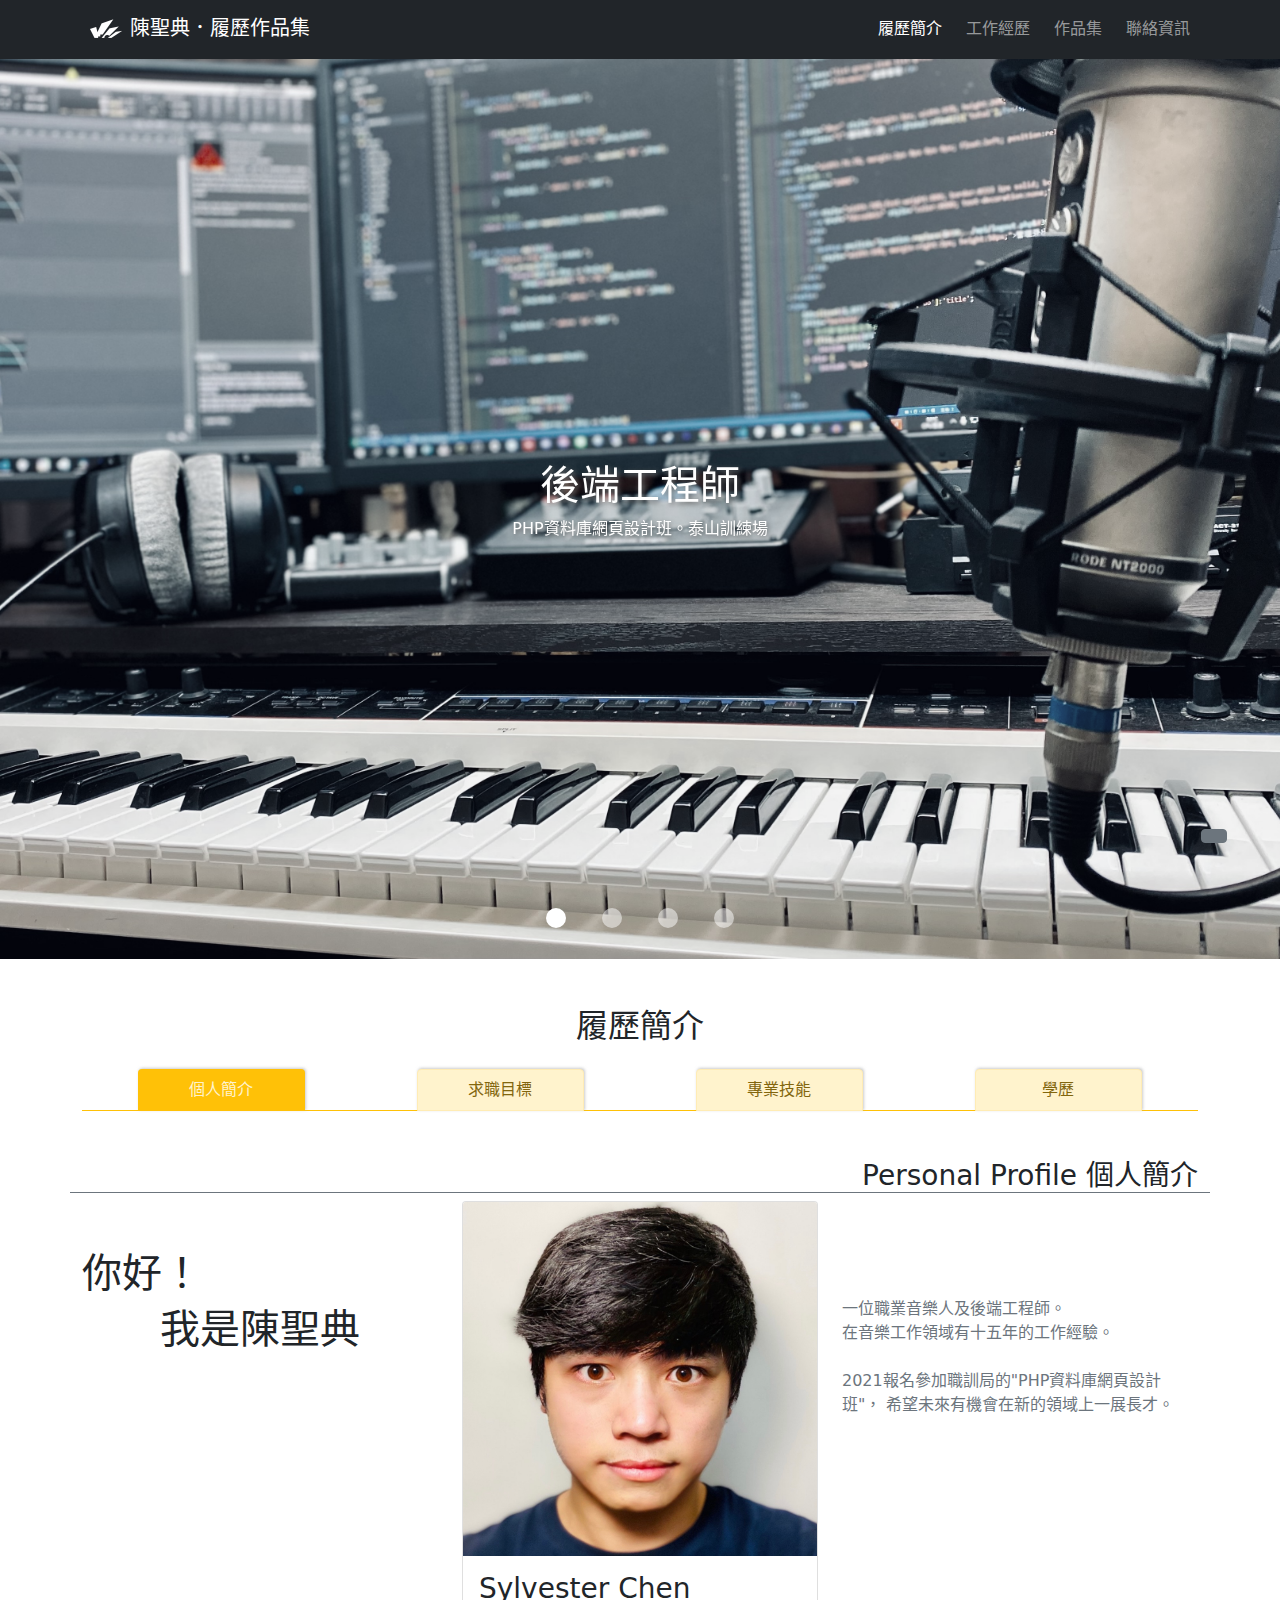
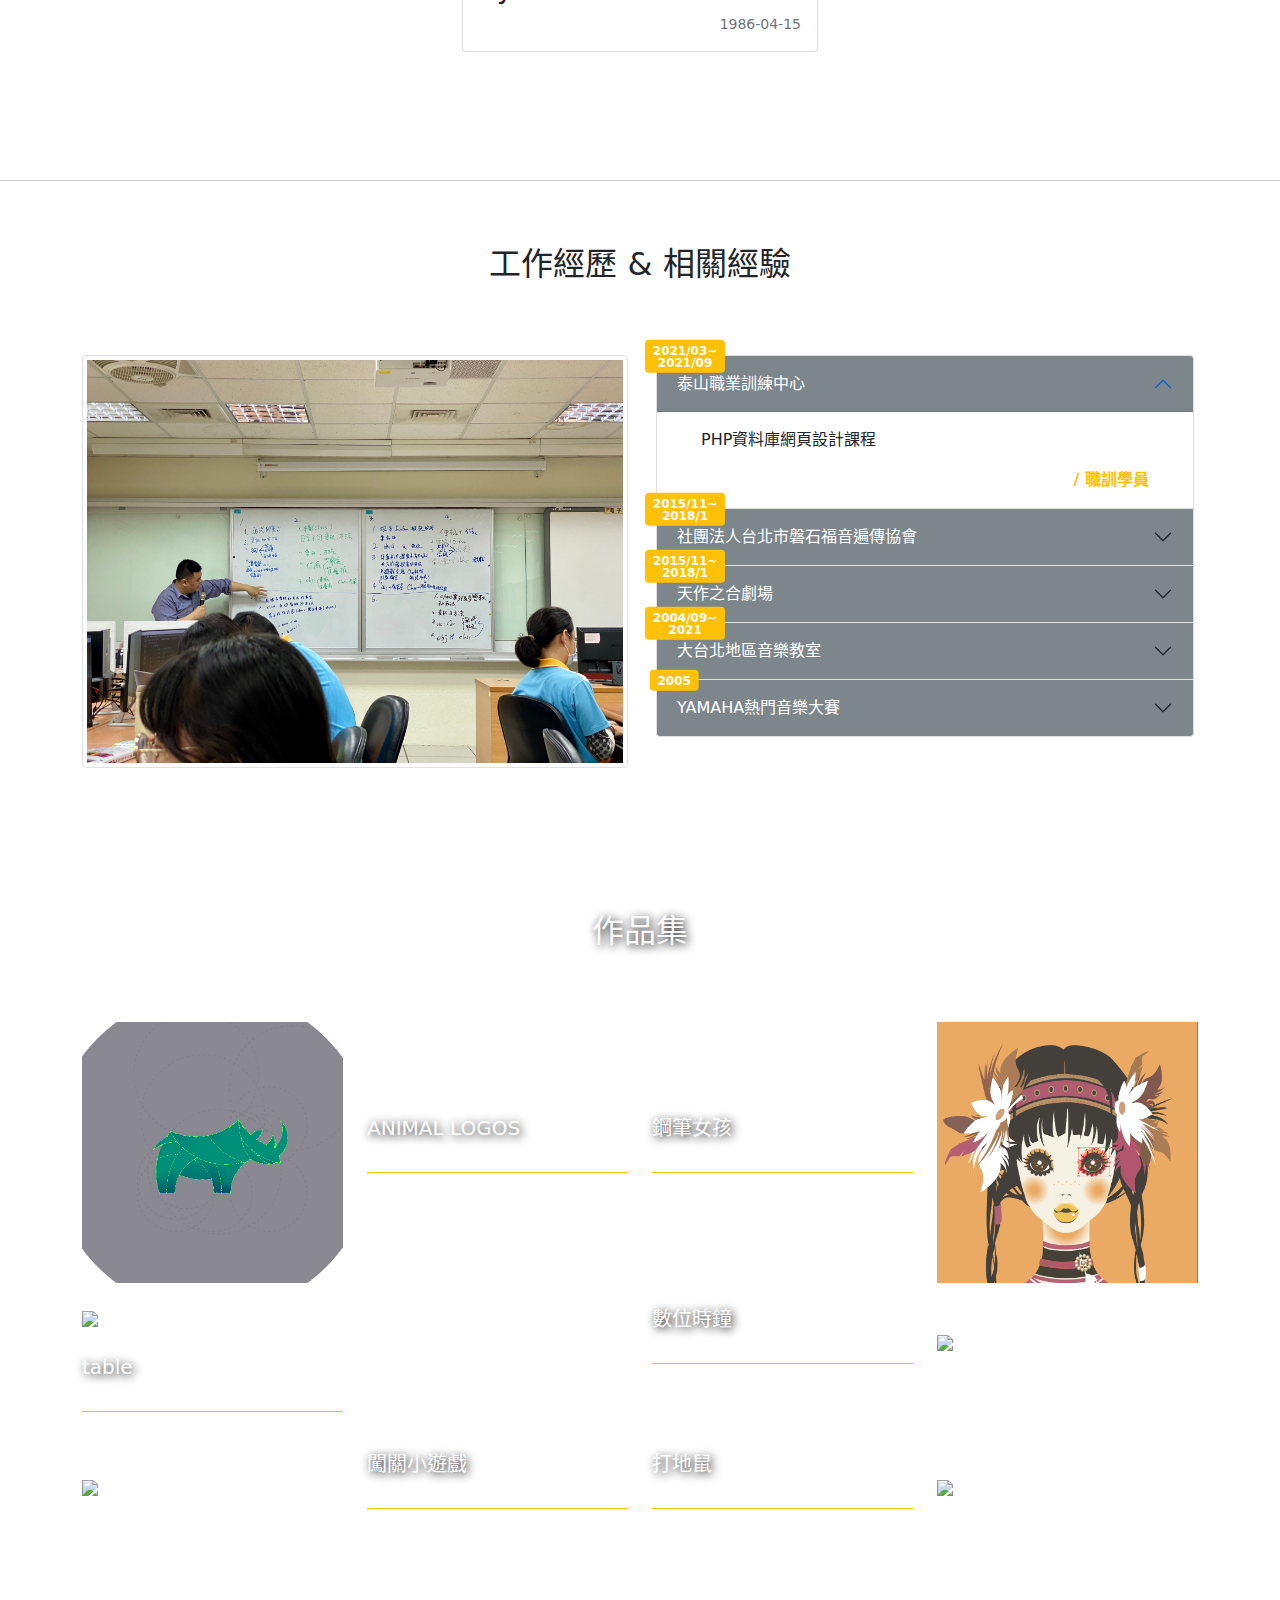
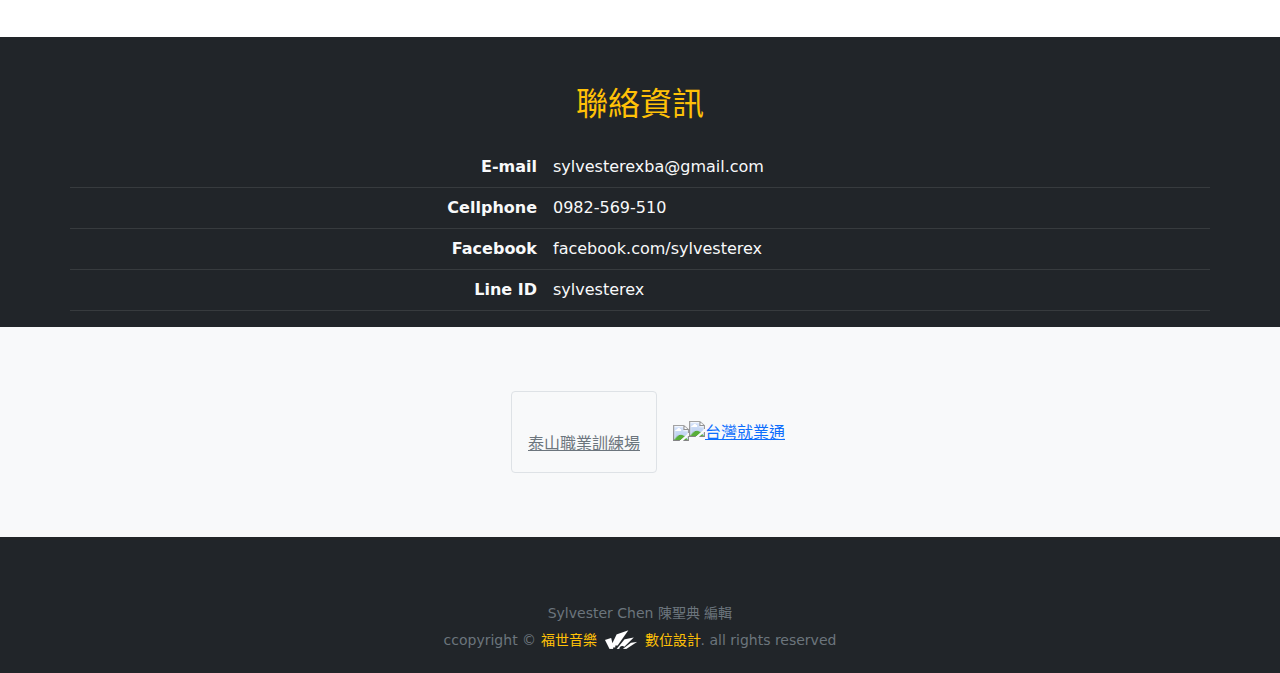
==== index.html @ 99ea1c90 "修改" ====
<!DOCTYPE html>
<html lang="zh-tw">

<head>
  <meta charset="UTF-8">
  <meta http-equiv="X-UA-Compatible" content="IE=edge">
  <meta name="viewport" content="width=device-width, initial-scale=1.0">
  <title>陳聖典。履歷作品集</title>
  <link rel="shortcut icon" href="media/verseLogo.ico" type="image/x-icon">
  <!-- google font -->
  <link rel="preconnect" href="https://fonts.gstatic.com">
  <link href="https://fonts.googleapis.com/css2?family=Noto+Sans+TC&family=Roboto&display=swap" rel="stylesheet">
  <!-- font icon -->
  <link href="https://fonts.googleapis.com/icon?family=Material+Icons" rel="stylesheet">
  <!-- fontawesome cdn -->
  <link rel="stylesheet" href="https://use.fontawesome.com/releases/v5.15.3/css/all.css"
    integrity="sha384-SZXxX4whJ79/gErwcOYf+zWLeJdY/qpuqC4cAa9rOGUstPomtqpuNWT9wdPEn2fk" crossorigin="anonymous">
  <!-- bootstrap + custom css -->
  <link rel="stylesheet" href="plugin/bootstrap.min.css">
  <link rel="stylesheet" href="plugin/custom.css">
  <script src="plugin/bootstrap.bundle.js"></script>
</head>

<body>
  <!-- 導覽列 -->
  <nav class="navbar navbar-expand-lg navbar-dark bg-dark">
    <div class="container">
      <a class="navbar-brand" href="#sylSlider"><img class="logo" src="media/white__verseMusicLogo_1.ico">陳聖典．履歷作品集</a>
      <button class="navbar-toggler" type="button" data-bs-toggle="collapse" data-bs-target="#sylNav">
        <span class="navbar-toggler-icon"></span>
      </button>
      <div class="collapse navbar-collapse" id="sylNav">
        <ul class="navbar-nav ms-auto mb-2 mb-lg-0">
          <li class="nav-item">
            <a class="nav-link active" href="#sylIntro"><i class="fas fa-address-card me-2"></i>履歷簡介</a>
          </li>
          <li class="nav-item">
            <a class="nav-link" href="#sylExp"><i class="fas fa-guitar me-2"></i>工作經歷</a>
          </li>
          <li class="nav-item">
            <a class="nav-link" href="#sylFacility"><i class="fas fa-gamepad me-2"></i>作品集</a>
          </li>
          <li class="nav-item">
            <a class="nav-link" href="#sylContact"><i class="fas fa-fw fa-envelope me-2"></i>聯絡資訊</a>
          </li>
        </ul>
      </div>
    </div>
  </nav>
  <!-- 廣告輪播 -->
  <section id="sylSlider" class="carousel slide carousel-fade" data-bs-ride="carousel">
    <!-- 指示器 -->
    <div class="carousel-indicators">
      <button type="button" data-bs-target="#sylSlider" data-bs-slide-to="0" class="active"></button>
      <button type="button" data-bs-target="#sylSlider" data-bs-slide-to="1"></button>
      <button type="button" data-bs-target="#sylSlider" data-bs-slide-to="2"></button>
      <button type="button" data-bs-target="#sylSlider" data-bs-slide-to="3"></button>
    </div>
    <!-- 輪播對象 -->
    <div class="carousel-inner">
      <div class="carousel-item vh-100 active">
        <img src="img/IMG_3681.jpg" class="d-block w-100 h-100">
        <div class="carousel-caption d-flex flex-column justify-content-center position-absolute top-0 bottom-0">
          <h1>後端工程師</h1>
          <p class="d-none d-md-block">PHP資料庫網頁設計班。泰山訓練場</p>
        </div>
      </div>
      <div class="carousel-item vh-100">
        <img src="img/IMG_3684.jpg" class="d-block w-100 h-100">
        <div class="carousel-caption d-flex flex-column justify-content-center position-absolute top-0 bottom-0">
          <h1>職業樂手</h1>
          <p class="d-none d-md-block">2021跨年晚會。花蓮縣玉里鎮</p>
        </div>
      </div>
      <div class="carousel-item vh-100">
        <img src="img/IMG_3683.jpg" class="d-block w-100 h-100">
        <div class="carousel-caption d-flex flex-column justify-content-center position-absolute top-0 bottom-0">
          <h1>樂器講師</h1>
          <p class="d-none d-md-block">學生成發。影像視覺</p>
        </div>
      </div>
      <div class="carousel-item vh-100">
        <img src="img/IMG_3685.jpg" class="d-block w-100 h-100">
        <div class="carousel-caption d-flex flex-column justify-content-center position-absolute top-0 bottom-0">
          <h1>街頭表演</h1>
          <p class="d-none d-md-block">活動策畫。音響工程</p>
        </div>
      </div>
    </div>
    <!-- 控制鍵 -->
    <button class="carousel-control-prev" type="button" data-bs-target="#sylSlider" data-bs-slide="prev">
      <span class="material-icons-outlined"><i class="fas fa-angle-double-left fa-3x"></i></span>
      <span class="visually-hidden">Previous</span>
    </button>
    <button class="carousel-control-next" type="button" data-bs-target="#sylSlider" data-bs-slide="next">
      <span class="material-icons-outlined"><i class="fas fa-angle-double-right fa-3x"></i></span>
      <span class="visually-hidden">Next</span>
    </button>
  </section>
  <!-- 個人簡介 -->
  <section id="sylIntro" class="container py-5">
    <header class="text-center">
      <h2 class="pb-3">履歷簡介</h2>
      <nav class="nav nav-tabs justify-content-around flex-nowrap">
        <button class="nav-link active" data-bs-toggle="tab" data-bs-target="#profile">個人簡介</button>
        <button class="nav-link" data-bs-toggle="tab" data-bs-target="#goals">求職目標</button>
        <button class="nav-link" data-bs-toggle="tab" data-bs-target="#skill">專業技能</button>
        <button class="nav-link" data-bs-toggle="tab" data-bs-target="#education">學歷</button>
      </nav>
    </header>
    <article class="tab-content py-5">
      <!-- profile 簡介 -->
      <div class="row tab-pane fade show active" id="profile">
        <!-- tab-pane fade 淡出 -->
        <h3 class="text-end border-bottom border-secondary">Personal Profile 個人簡介</h3>
        <div class="col-md-6 col-lg-4 mb-3 py-5">
          <h1 class="col">你好！</h1>
          <h1 class="col text-center">我是陳聖典</h1>
        </div>
        <div class="col-md-6 col-lg-4 mb-3">
          <div class="card">
            <img src="img/IMG_7984.jpg" class="card-img-top">
            <div class="card-body">
              <h3>Sylvester Chen</h3>
              <p class="card-text"><small class="text-muted float-end">1986-04-15</small>
              </p>
            </div>
          </div>
        </div>
        <div class="col-md-6 col-lg-4 mb-3 py-5">
          <p class="text-muted mt-5">
            一位職業音樂人及後端工程師。<br>
            在音樂工作領域有十五年的工作經驗。<br>
            <br>
            2021報名參加職訓局的"PHP資料庫網頁設計班"，
            希望未來有機會在新的領域上一展長才。
          </p>
        </div>
      </div>
      <!-- goals 求職目標-->
      <div class="row tab-pane fade" id="goals">
        <h3 class="text-end border-bottom border-secondary">Job Search Goals 求職目標</h3>
        <div>
          <table class="table table-hover">

            <tr class="row">
              <th class="col-4 text-end">期望職務</th>
              <td class="col">全端/前端/後端網頁設計人員</td>
            </tr>
            <tr class="row">
              <th class="col-4 text-end">工作描述</th>
              <td class="col">依照電腦輸入與輸出之多媒體功能，進行綜合設計，並用電腦網頁設計語言撰寫程式。</td>
            </tr>
            <tr class="row">
              <th class="col-4 text-end">可上班時間</th>
              <td class="col">隨時</td>
            </tr>
            <tr class="row">
              <th class="col-4 text-end">期望工作地點</th>
              <td class="col">雙北地區、遠端</td>
            </tr>
            <tr class="row">
              <th class="col-4 text-end">期望工作性質</th>
              <td class="col">全職</td>
            </tr>
            <tr class="row">
              <th class="col-4 text-end">期望薪資</th>
              <td class="col">面議</td>
            </tr>
          </table>
        </div>
      </div>
      <!-- skill 專業技能-->
      <div class="row tab-pane fade" id="skill">
        <h3 class="text-end border-bottom border-secondary">Professional Skill 專業技能</h3>
        <div>
          <table class="table table-hover">
            <thead>
              <tr class="row">
                <th class="col-4">視覺美工設計</th>
                <th class="col">程度</th>
              </tr>
            </thead>
            <tbody>
              <tr class="row">
                <td class="col-4 text-end">Photoshop</td>
                <td class="col">
                  <div class="progress">
                    <div class="progress-bar" role="progressbar" style="width: 70%;" aria-valuenow="25"
                      aria-valuemin="0" aria-valuemax="100">70%</div>
                  </div>
                </td>
              </tr>
              <tr class="row">
                <td class="col-4 text-end">illustraor</td>
                <td class="col">
                  <div class="progress">
                    <div class="progress-bar" role="progressbar" style="width: 60%;" aria-valuenow="25"
                      aria-valuemin="0" aria-valuemax="100">60%</div>
                  </div>
                </td>
              </tr>
            </tbody>
          </table>
          <hr>
          <table class="table table-hover">
            <thead>
              <tr class="row">
                <th class="col-4">前端網頁設計</th>
                <th class="col">程度</th>
              </tr>
            </thead>
            <tbody>
              <tr class="row">
                <td class="col-4 text-end">HTML</td>
                <td class="col">
                  <div class="progress">
                    <div class="progress-bar" role="progressbar" style="width: 80%;" aria-valuenow="25"
                      aria-valuemin="0" aria-valuemax="100">80%</div>
                  </div>
                </td>
              </tr>
              <tr class="row">
                <td class="col-4 text-end">CSS</td>
                <td class="col">
                  <div class="progress">
                    <div class="progress-bar" role="progressbar" style="width: 70%;" aria-valuenow="25"
                      aria-valuemin="0" aria-valuemax="100">70%</div>
                  </div>
                </td>
              </tr>
              <tr class="row">
                <td class="col-4 text-end">JavaScript</td>
                <td class="col">
                  <div class="progress">
                    <div class="progress-bar" role="progressbar" style="width: 60%;" aria-valuenow="25"
                      aria-valuemin="0" aria-valuemax="100">60%</div>
                  </div>
                </td>
              </tr>
            </tbody>
          </table>
          <hr>
          <table class="table table-hover">
            <thead>
              <tr class="row">
                <th class="col-4">後端程式設計</th>
                <th class="col">程度</th>
              </tr>
            </thead>
            <tbody>
              <tr class="row">
                <td class="col-4 text-end">PHP</td>
                <td class="col">
                  <div class="progress">
                    <div class="progress-bar" role="progressbar" style="width: 80%;" aria-valuenow="25"
                      aria-valuemin="0" aria-valuemax="100">80%</div>
                  </div>
                </td>
              </tr>
              <tr class="row">
                <td class="col-4 text-end">MySQL</td>
                <td class="col">
                  <div class="progress">
                    <div class="progress-bar" role="progressbar" style="width: 60%;" aria-valuenow="25"
                      aria-valuemin="0" aria-valuemax="100">60%</div>
                  </div>
                </td>
              </tr>
            </tbody>
          </table>
        </div>
      </div>
      <!-- education 學歷 -->
      <div class="tab-pane fade" id="education">
        <!--col content E-->
        <h3 class="text-end border-bottom border-secondary">Education 學歷</h3>
        <table class="table table-hover">
          <tr class="row">
            <th class="col-5 text-warning text-end">[ 聖約翰科技大學 ]</th>
            <td class="col">機械與電腦輔助工程系</td>
          </tr>
          <tr class="row">
            <td class="col-5"></td>
            <td class="col">2004-2010</td>
          </tr>
        </table>
        <h3 class="text-end border-bottom border-secondary">Societies 社團</h3>
        <table class="table table-hover">
          <tr class="row">
            <th class="col-5 text-warning text-end">[ 音樂創作研究社 ]</th>
            <td class="col">創辦人</td>
          </tr>
          <tr class="row">
            <th class="col-5 text-warning text-end">[ 合唱團 ]</th>
            <td class="col">副社長</td>
          </tr>
          <tr class="row">
            <th class="col-5 text-warning text-end">[ 管樂社 ]</th>
            <td class="col">顧問</td>
          </tr>
        </table>
        <h3 class="text-end border-bottom border-secondary">Activity 活動</h3>
        <table class="table table-hover">
          <tr class="row">
            <th class="col-5 text-warning text-end">[ 輕音樂季 ]</th>
            <td class="col">主辦人</td>
          </tr>
          <tr class="row">
            <td class="col-5"></td>
            <td class="col">每學期舉辦一次為期五天的午後音樂演出活動</td>
          </tr>
          <tr class="row">
            <th class="col-5 text-warning text-end">[ 輕鬆出輯 ]</th>
            <td class="col">主辦人</td>
          </tr>
          <tr class="row">
            <td class="col-5"></td>
            <td class="col">每學年收錄社員音樂作品的發表活動</td>
          </tr>
          <tr class="row">
            <th class="col-5 text-warning text-end">[ 滿月之時 ]</th>
            <td class="col">主辦人</td>
          </tr>
          <tr class="row">
            <td class="col-5"></td>
            <td class="col">每學期舉辦一次的大型音樂演出晚會</td>
          </tr>
        </table>
      </div>
    </article>
  </section>
  <hr>
  <!-- 工作經歷 -->
  <section id="sylExp" class="container py-5">
    <header class="text-center">
      <h2 class="pb-3">工作經歷 & 相關經驗</h2>
    </header>
    <article class="row py-5 gy-4 row-cols-lg-2">
      <div class="tab-content">
        <img id="expImg1" class="w-100 img-fluid img-thumbnail tab-pane fade show active" src="img/IMG_3023.jpg">
        <img id="expImg2" class="w-100 img-fluid img-thumbnail tab-pane fade" src="img/IMG_7083.jpg">
        <img id="expImg3" class="w-100 img-fluid img-thumbnail tab-pane fade" src="img/20171124.jpg">
        <img id="expImg4" class="w-100 img-fluid img-thumbnail tab-pane fade" src="img/IMG_36856.jpg">
        <img id="expImg5" class="w-100 img-fluid img-thumbnail tab-pane fade" src="img/MileStone22.jpg">
      </div>
      <!-- 手風琴 -->
      <div class="list-group accordion px-3" id="expMenu">
        <div class="accordion-item" data-bs-toggle="list" data-bs-target="#expImg1">
          <a class="text-decoration-none accordion-header accordion-button" data-bs-toggle="collapse" href="#expText1">
            泰山職業訓練中心
            <small class="position-absolute start-0 top-0 badge bg-warning">2021/03~<br>2021/09</small>
          </a>
          <div id="expText1" class="accordion-collapse collapse show" data-bs-parent="#expMenu">
            <!-- 內文 -->
            <div class="accordion-body mx-4">
              <p>
                PHP資料庫網頁設計課程
              </p>
              <p class="float-end text-warning">
                <b>/ 職訓學員</b>
              </p>
            </div>
          </div>
        </div>
        <div class="accordion-item" data-bs-toggle="list" data-bs-target="#expImg2">
          <a class="text-decoration-none accordion-header accordion-button collapsed" data-bs-toggle="collapse"
            href="#expText2">
            社團法人台北市磐石福音遍傳協會
            <small class="position-absolute start-0 top-0 badge bg-warning">2015/11~<br>2018/1</small>
          </a>
          <div id="expText2" class="accordion-collapse collapse" data-bs-parent="#expMenu">
            <div class="accordion-body mx-4">
              <p>
                業務聯絡全台九百多間教會<br>
                策畫執行全台兩百場以上戶外活動<br>
                網路宣傳。文案撰寫<br>
                影片拍攝。影片剪輯<br>
                樂團演出。燈光音響
              </p>
              <p class="float-end text-warning">
                <b>/ 執行業務</b>
              </p>
            </div>
          </div>
        </div>
        <div class="accordion-item" data-bs-toggle="list" data-bs-target="#expImg3">
          <a class="text-decoration-none accordion-header accordion-button collapsed" data-bs-toggle="collapse"
            href="#expText3">
            天作之合劇場
            <small class="position-absolute start-0 top-0 badge bg-warning">2015/11~<br>2018/1</small>
          </a>
          <div id="expText3" class="accordion-collapse collapse" data-bs-parent="#expMenu">
            <div class="accordion-body mx-4">
              <p>
                音樂劇《寂寞瑪奇朵》巡迴五十場 - 現場演出樂手
              </p>
              <p class="float-end text-warning">
                <b>/ 貝斯手</b>
              </p>
            </div>
          </div>
        </div>
        <div class="accordion-item" data-bs-toggle="list" data-bs-target="#expImg4">
          <a class="text-decoration-none accordion-header accordion-button collapsed" data-bs-toggle="collapse"
            href="#expText4">
            大台北地區音樂教室
            <small class="position-absolute start-0 top-0 badge bg-warning">2004/09~<br>2021</small>
          </a>
          <div id="expText4" class="accordion-collapse collapse" data-bs-parent="#expMenu">
            <div class="accordion-body mx-4">
              <p>
                吉他、貝斯、爵士鼓<br>
                烏克麗麗、木箱鼓
              </p>
              <p class="float-end text-warning">
                <b>/ 樂器講師</b>
              </p>
            </div>
          </div>
        </div>
        <div class="accordion-item" data-bs-toggle="list" data-bs-target="#expImg5">
          <a class="text-decoration-none accordion-header accordion-button collapsed" data-bs-toggle="collapse"
            href="#expText5">
            YAMAHA熱門音樂大賽
            <small class="position-absolute start-0 top-0 badge bg-warning">2005</small>
          </a>
          <div id="expText5" class="accordion-collapse collapse" data-bs-parent="#expMenu">
            <div class="accordion-body mx-4">
              <p>
                北區冠軍。未來之星
              </p>
              <p class="float-end text-warning">
                <b>/ 貝斯手</b>
              </p>
            </div>
          </div>
        </div>
      </div>
    </article>
  </section>
  <!-- 作品集 -->
  <section id="sylFacility" class="py-5">
    <header class="container text-center">
      <h2 class="pb-3 text-light">作品集</h2>
    </header>
    <!-- 設計內容 -->
    <article class="container py-5 text-white">
      <ul class="row gy-4 list-unstyled">
        <li class="col-12 col-lg-6">
          <div class="row gy-4 align-items-center ">
            <img class="col-sm-6" src="img/homeworkAi01.png">
            <div class="col-sm-6">
              <h5>ANIMAL LOGOS</h5>
              <p class="border-bottom border-warning pb-4"></p>
            </div>
          </div>
        </li>
        <li class="col-12 col-lg-6">
          <div class="row gy-4 align-items-center">
            <img class="col-sm-6" src="img/grilAi03.png">
            <div class="col-sm-6">
              <h5>鋼筆女孩</h5>
              <p class="border-bottom border-warning pb-4"></p>
            </div>
          </div>
        </li>
        <li class="col-12 col-lg-6">
          <div class="row gy-4 align-items-center">
            <a href="animationWord.html" target="_blank">
              <img class="col-sm-6" src="https://fakeimg.pl/400x400/">
            </a>
            <div class="col-sm-6">
              <h5>table</h5>
              <p class="border-bottom border-warning pb-4"></p>
            </div>
          </div>
        </li>
        <li class="col-12 col-lg-6">
          <div class="row gy-4 align-items-center">
            <img class="col-sm-6" src="https://fakeimg.pl/400x400/">
            <div class="col-sm-6">
              <h5>數位時鐘</h5>
              <p class="border-bottom border-warning pb-4"></p>
            </div>
          </div>
        </li>
        <li class="col-12 col-lg-6">
          <div class="row gy-4 align-items-center">
            <img class="col-sm-6" src="https://fakeimg.pl/400x400/">
            <div class="col-sm-6">
              <h5>闖關小遊戲</h5>
              <p class="border-bottom border-warning pb-4"></p>
            </div>
          </div>
        </li>
        <li class="col-12 col-lg-6">
          <div class="row gy-4 align-items-center">
            <img class="col-sm-6" src="https://fakeimg.pl/400x400/">
            <div class="col-sm-6">
              <h5>打地鼠</h5>
              <p class="border-bottom border-warning pb-4"></p>
            </div>
          </div>
        </li>
      </ul>
    </article>
  </section>

  <!-- 聯絡資訊 -->
  <section id="sylContact" class="py-5 bg-dark">
    <div class="container">
      <header class="h2 text-center text-warning mb-4">聯絡資訊</header>
      <div>
        <table class="table table-dark table-hover text-light">
          <tr class="row">
            <th class="col-5 text-end">E-mail</th>
            <td class="col">sylvesterexba@gmail.com</td>
          </tr>
          <tr class="row">
            <th class="col-5 text-end">Cellphone</th>
            <td class="col">0982-569-510</td>
          </tr>
          <tr class="row">
            <th class="col-5 text-end">Facebook</th>
            <td class="col">facebook.com/sylvesterex</td>
          </tr>
          <tr class="row">
            <th class="col-5 text-end">Line ID</th>
            <td class="col">sylvesterex</td>
          </tr>
        </table>
      </div>

    </div>
    <article class="container-fluid bg-light py-5 text-center">
      <div class="d-flex justify-content-center align-items-center flex-wrap">
        <!-- AdsX3 -->
        <a href="https://www.facebook.com/tsvts/" target="_blank" class="link-secondary m-3 p-3 border rounded">
          <i class="fab fa-facebook-square fa-3x"></i><br>
          泰山職業訓練場
        </a>
        <a href="https://tkyhkm.wda.gov.tw/Default.aspx" target="_blank">
          <img src="https://ws.wda.gov.tw/001/Upload/308/sites/pagebackimage/366d4144-bdac-4a20-a1f2-b0846004efc0.png">
        </a>
        <a href="https://www.taiwanjobs.gov.tw/home109/index.aspx" target="_blank">
          <img
            src="https://icmp-ws.chiayi.gov.tw/001/Upload/408/relpic/9352/408618/8e7e31cb-201c-4b6f-802f-920fb8f06e28@710x470.png"
            alt="台灣就業通">
        </a>
      </div>
    </article>
  </section>


  <!-- 頁尾區 -->
  <footer class="bg-dark text-muted text-center py-3">
    <small>
      Sylvester Chen 陳聖典 編輯<br>
      ccopyright &copy; <span class="text-warning">福世音樂<img class="logo"
          src="media/white__verseMusicLogo_1.ico">數位設計</span>. all rights reserved
    </small>
    <!-- 跳躍箭頭 -->
    <div id="sylArrow" class="position-fixed text-white rounded-circle p-2 border-0">
      <a href="#" class="btn btn-secondary">
        <i class="fas fa-chevron-up"></i>
      </a>
    </div>
  </footer>

</body>

</html>
---- plugin/custom.css ----
boby {
  font-family: 'Roboto', 'Noto Sans TC', arial, sans-serif;
  background: #eee;
}

.material-icons {
  font-family: 'material Icons';
  font-weight: normal;
  font-style: normal;
  font-size: 2.5rem;
  /*Preferred icon size */
  display: inline-block;
  line-height: 1;
  text-transform: none;
  letter-spacing: normal;
  word-wrap: normal;
  white-space: nowrap;
  /* support for all webkit browsers. */
  -webkit-font-smoothing: antialiased;
  /* support for Safart and Chrome */
  text-rendering: optimizeLegibility;
  /* support for Firefox. */
  -moz-osx-font-smoothing: grayscale;
}

/******************** sylSlider ********************/

#sylSlider img {
  object-fit: cover;
  filter: grayscale(50%);
}

#sylSlider .carousel-caption {
  text-shadow: 0.1rem 0.1rem 0.3rem #666;
}

#sylSlider .carousel-indicators>button {
  width: 20px;
  height: 20px;
  border-radius: 50%;
  border: 15px solid transparent;
}

/******************** sylFooter ********************/

#sylArrow {
  right: 5vh;
  bottom: 5vh;
  z-index: 999;
}

#sylArrow i {
  width: 2rem;
  font-size: 2rem;
  vertical-align: -25%;
}

#sylArrow a {
  animation: sylJump 2s infinite ease;
}

@keyframes sylJump {
  0%, 20%, 53%, 80%, 100% {
    animation-timing-function: cubic-bezier(0.215, 0.61, 0.355, 1);
    transform: translate(0, 0);
  }
  40%, 43% {
    animation-timing-function: cubic-bezier(0.755, 0.05, 0.855, 0.06);
    transform: translate(0, -30px);
  }
  70% {
    animation-timing-function: cubic-bezier(0.755, 0.05, 0.855, 0.06);
    transform: translate(0, -15px);
  }
  90% {
    transform: translate(0, -4px);
  }
}

/******************** sylIntro ********************/

#sylIntro nav>.nav-link {
  flex: 0 1 15%;
  background-color: #fff3cd;
  border-color: #ffecb5;
  color: #82660d;
  box-shadow: 1px -1px 3px 0px #b0b0b0a8;
}

#sylIntro .nav-link.active {
  background-color: #ffc107;
  color: #fff3cd;
  border: 0;
}

#sylIntro .nav-tabs, #sylIntro .nav-link {
  border-bottom: 1px solid #ffc107;
}

#sylIntro .tab-content>.row.active {
  display: flex;
}

/******************** sylFacility ********************/
@media (min-width:992px) {
  #sylFacility li:nth-of-type(even) img {
    order: 1;
  }
}

#sylFacility {
  background: 
  radial-gradient(circle, transparent 40%, #ccc 75%),
  linear-gradient(to right, #999, #333 ),
  url("../img/sylvesterChen.jpg");

  background-blend-mode: multiply, screen;

  background-size: cover;
  background-position: center;
  background-attachment: fixed;

  text-shadow: 2px 2px 10px black;
}

/******************** sylExp ********************/
#sylExp .accordion-button:not(.collapse) {
  background: #7d868a;
  color: white !important;
}

#sylExp small {
  transform: rotate(0deg) translate(-15%, -50%);
  z-index: 999;
}

/* sylTrans */
#sylTrans iframe {
  filter: grayscale(70%) brightness(50%); 
}

.logo{
  width: 2rem;
  margin: 0 0.5rem;
}
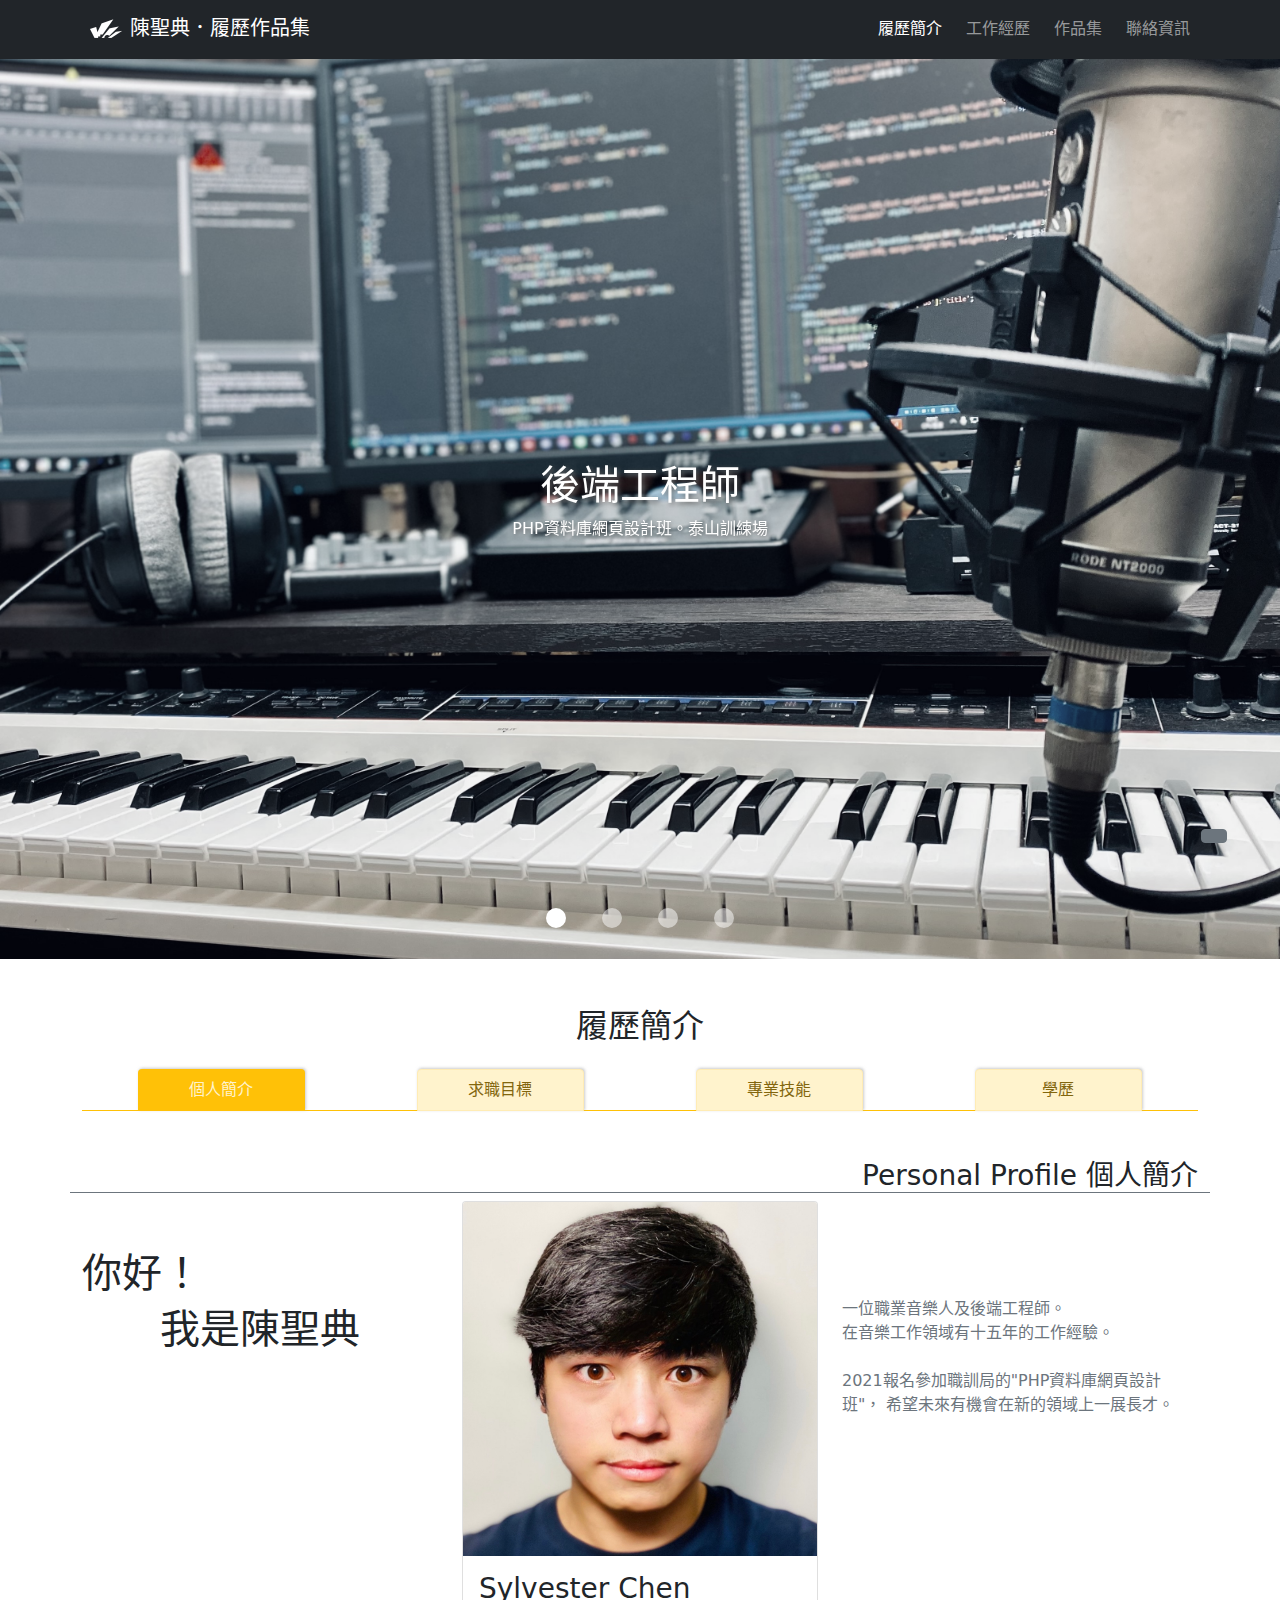
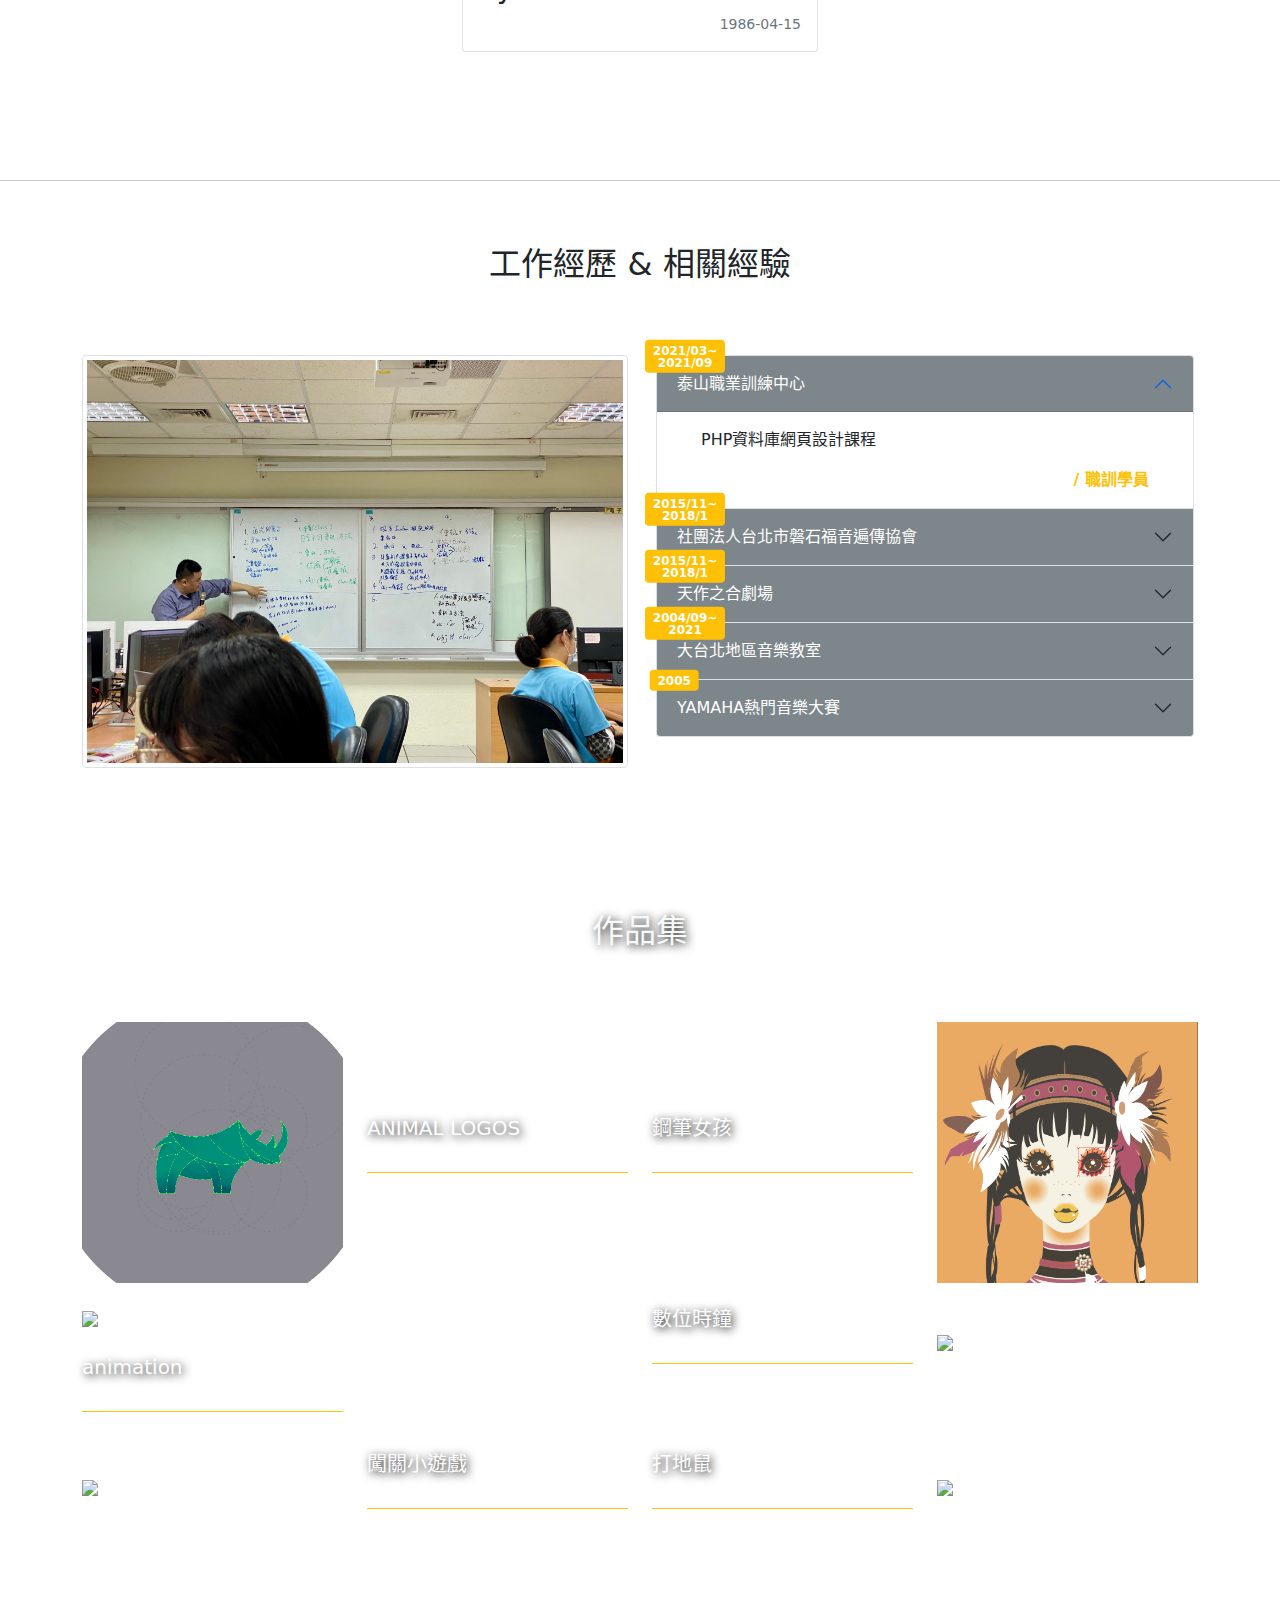
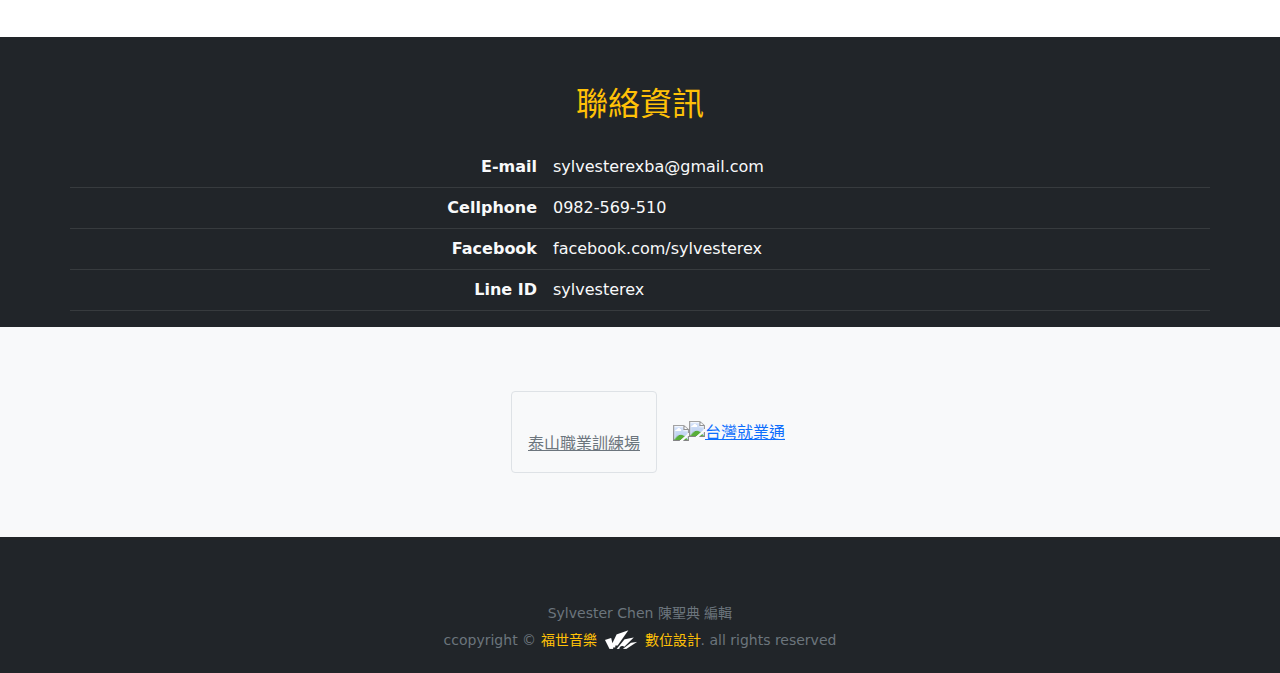
==== commit b6479dc8: "animation" ====
--- a/index.html
+++ b/index.html
@@ -471,7 +471,7 @@
               <img class="col-sm-6" src="https://fakeimg.pl/400x400/">
             </a>
             <div class="col-sm-6">
-              <h5>table</h5>
+              <h5>animation</h5>
               <p class="border-bottom border-warning pb-4"></p>
             </div>
           </div>
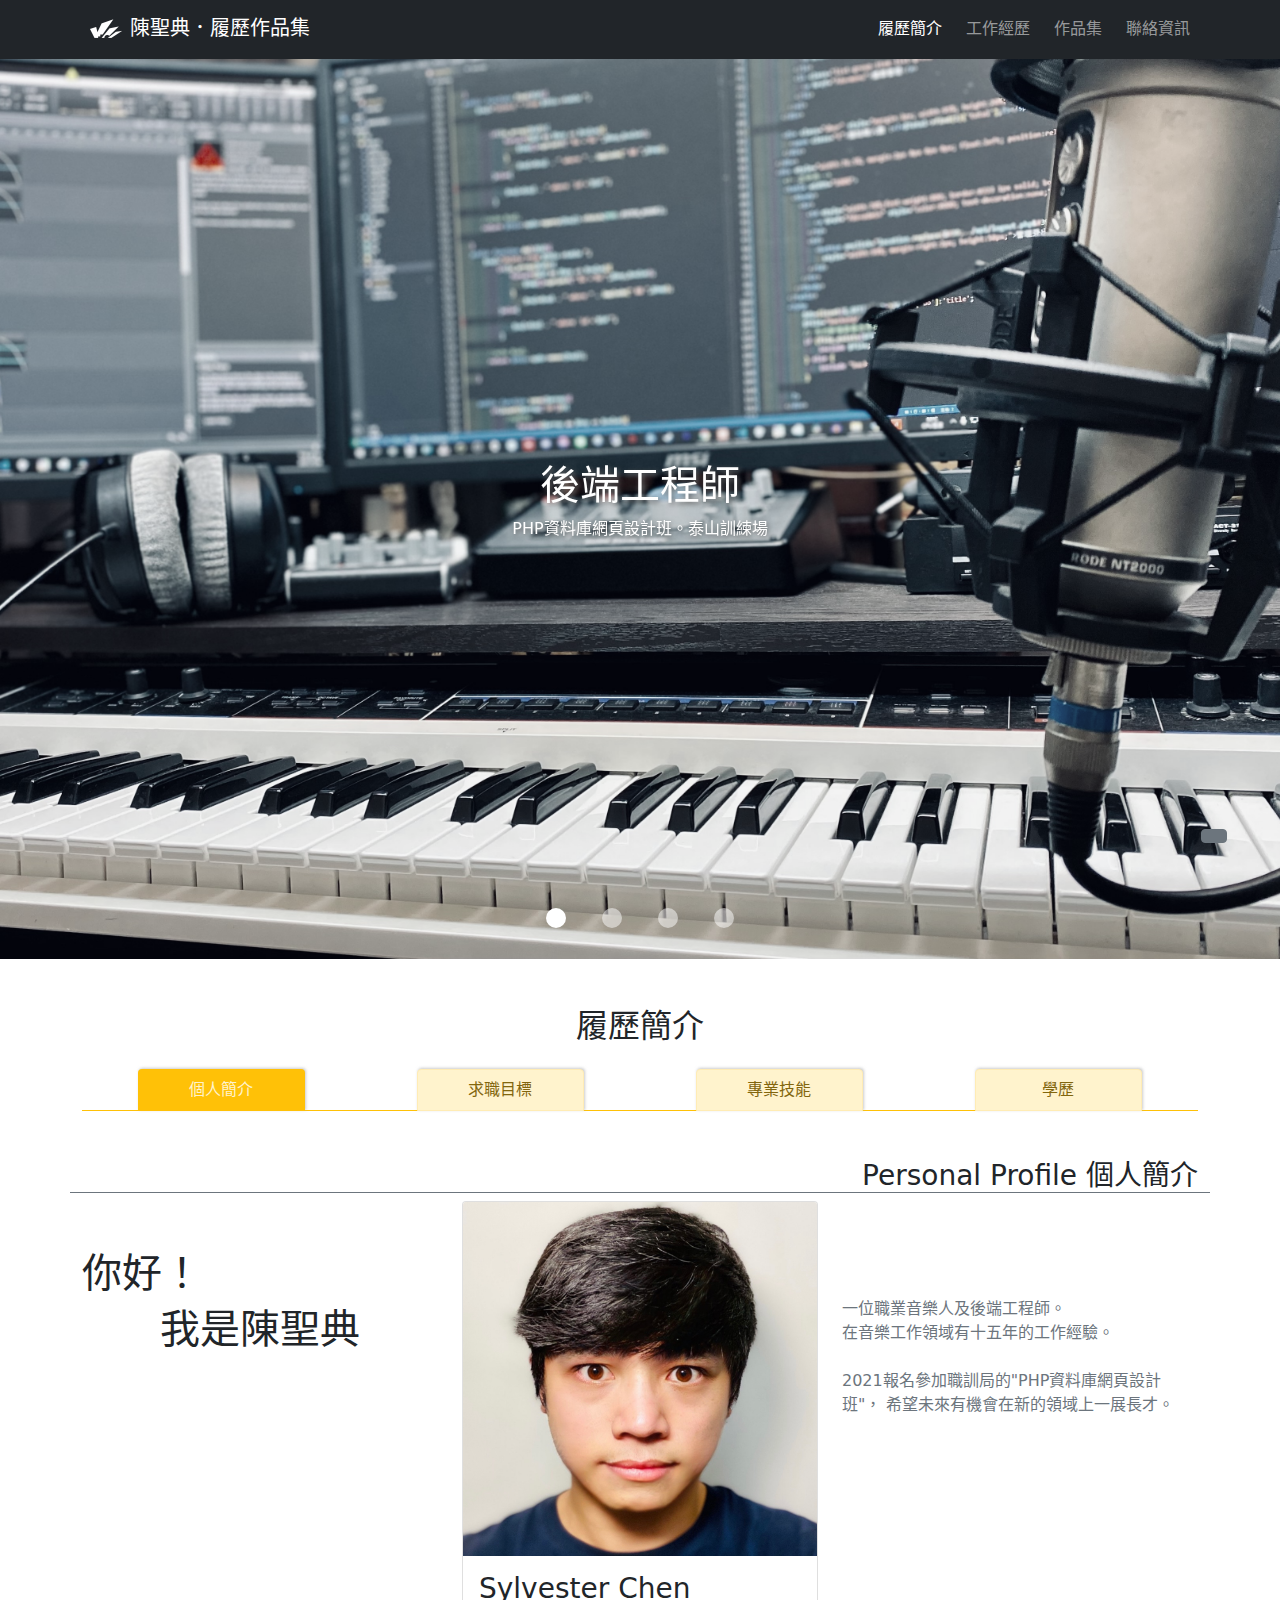
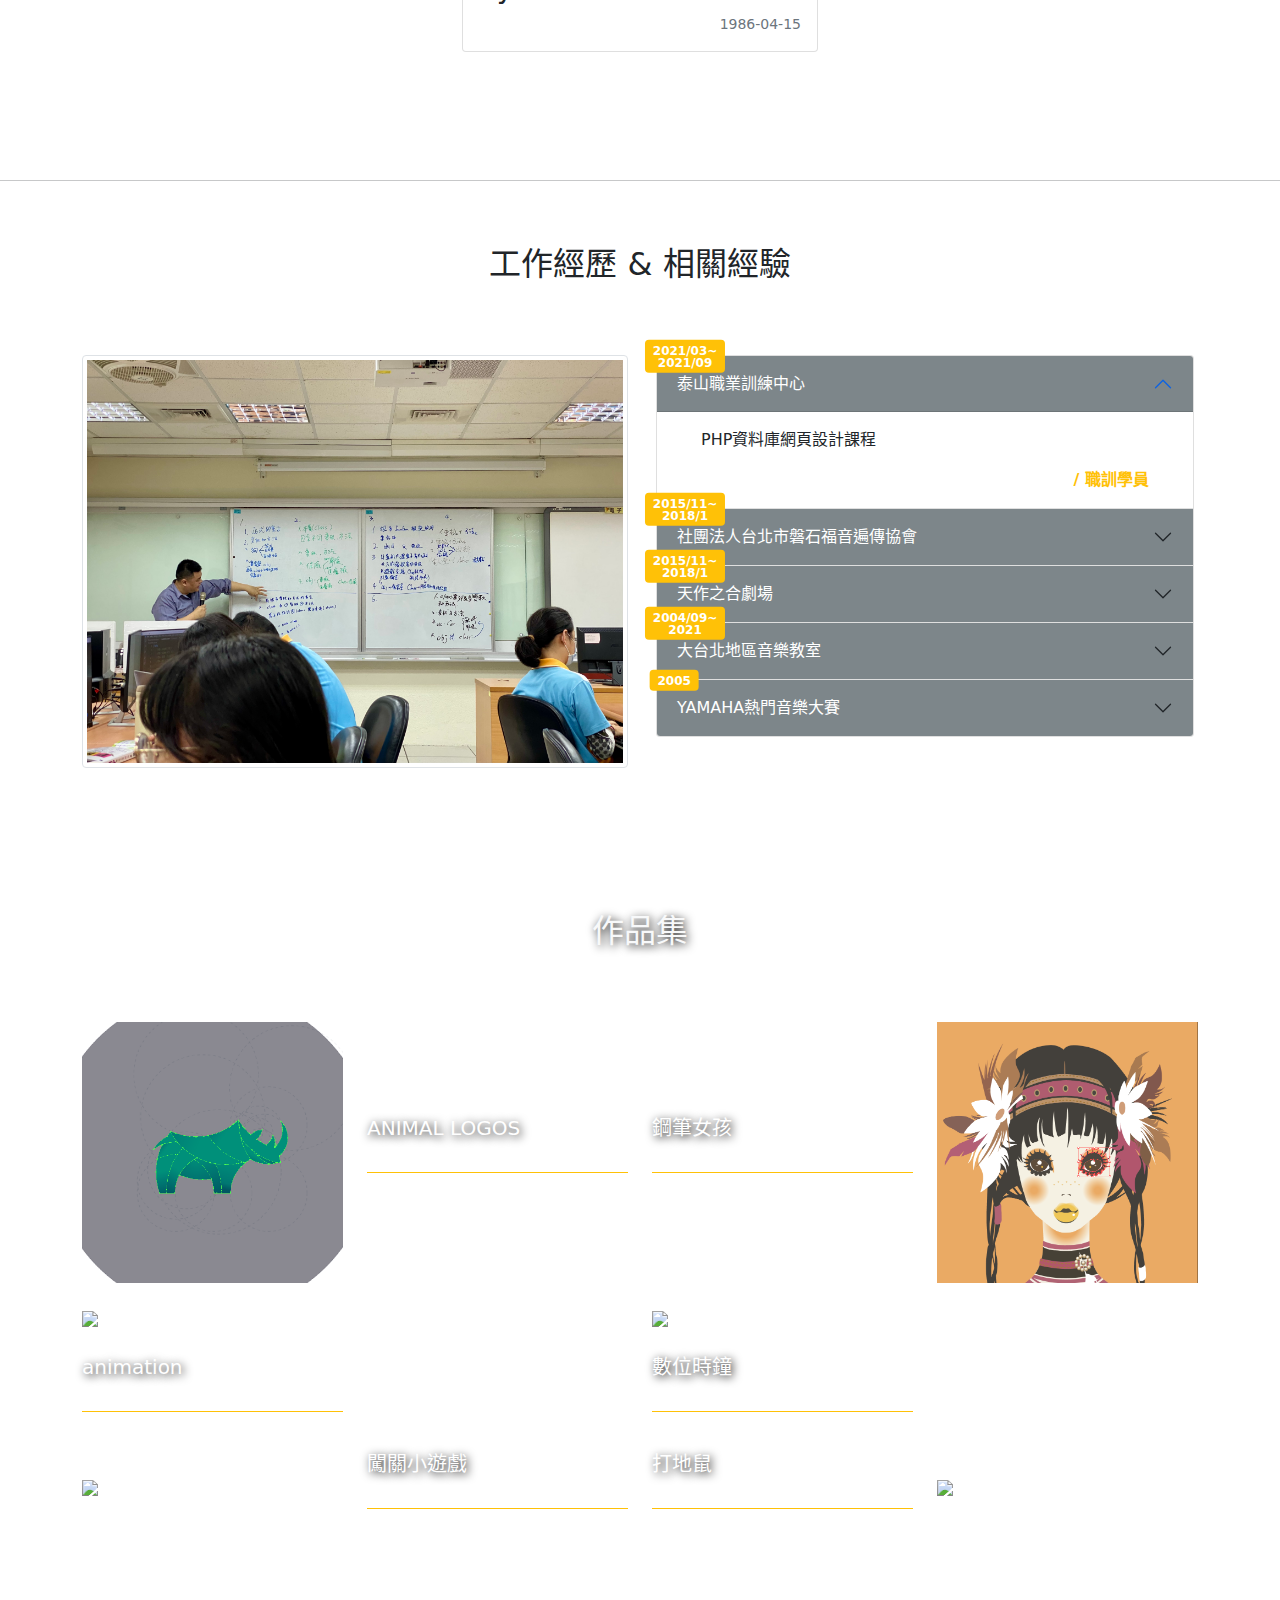
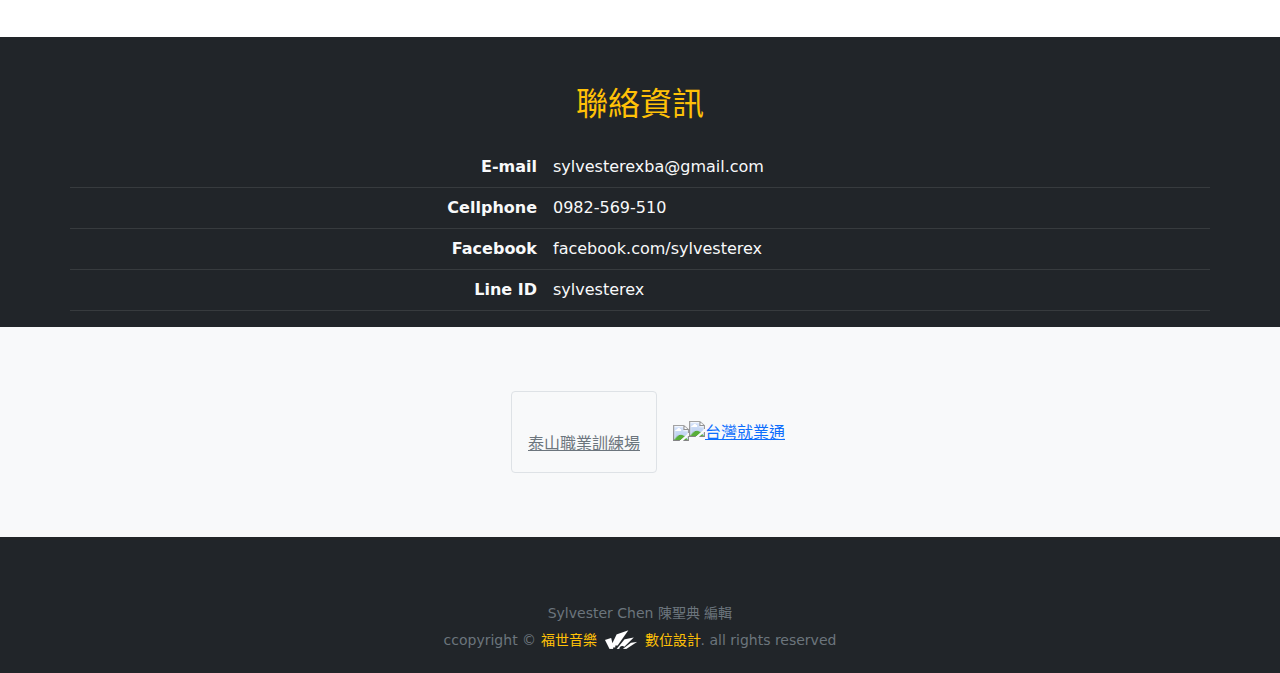
==== commit 72c7c303: "數位時鐘" ====
--- a/index.html
+++ b/index.html
@@ -467,7 +467,7 @@
         </li>
         <li class="col-12 col-lg-6">
           <div class="row gy-4 align-items-center">
-            <a href="animationWord.html" target="_blank">
+            <a href="animation/animationWord.html" target="_blank">
               <img class="col-sm-6" src="https://fakeimg.pl/400x400/">
             </a>
             <div class="col-sm-6">
@@ -478,7 +478,9 @@
         </li>
         <li class="col-12 col-lg-6">
           <div class="row gy-4 align-items-center">
-            <img class="col-sm-6" src="https://fakeimg.pl/400x400/">
+            <a href="animation/animationWord.html" target="_blank">
+              <img class="col-sm-6" src="https://fakeimg.pl/400x400/">
+            </a>
             <div class="col-sm-6">
               <h5>數位時鐘</h5>
               <p class="border-bottom border-warning pb-4"></p>
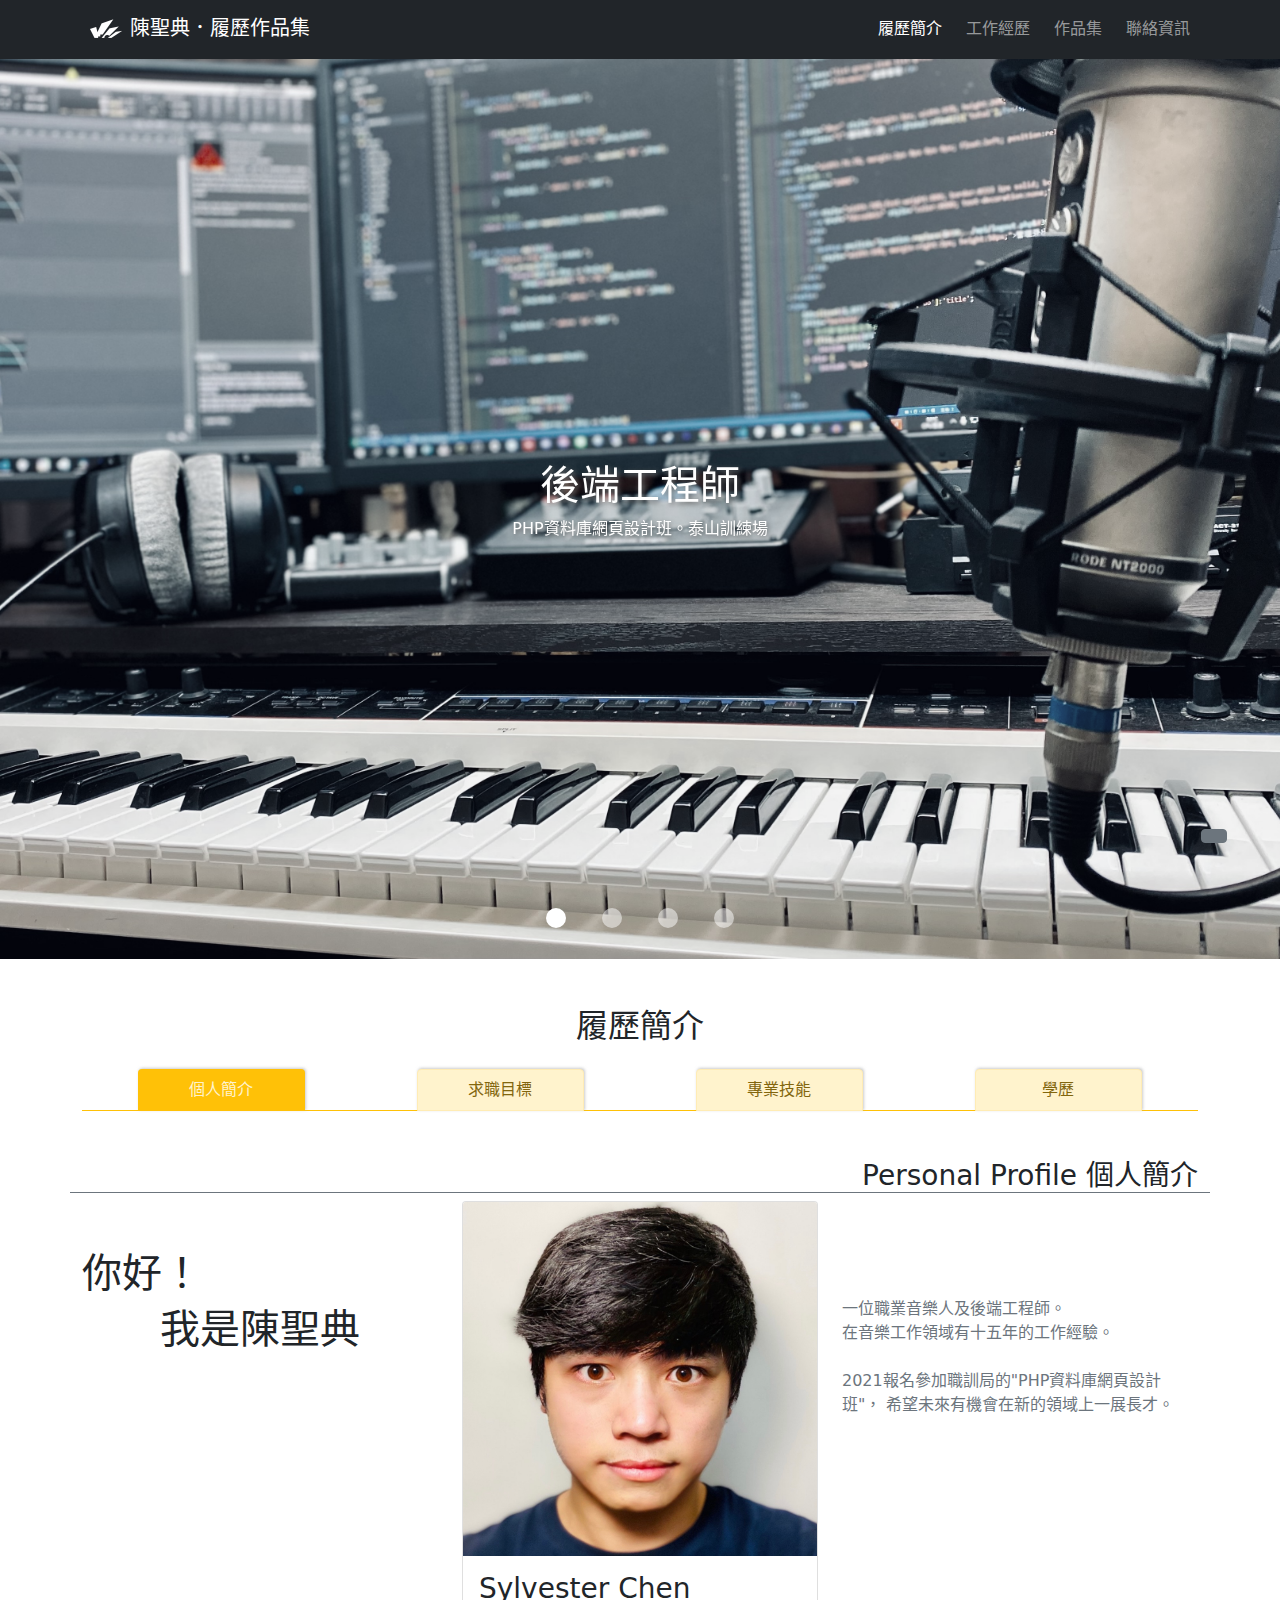
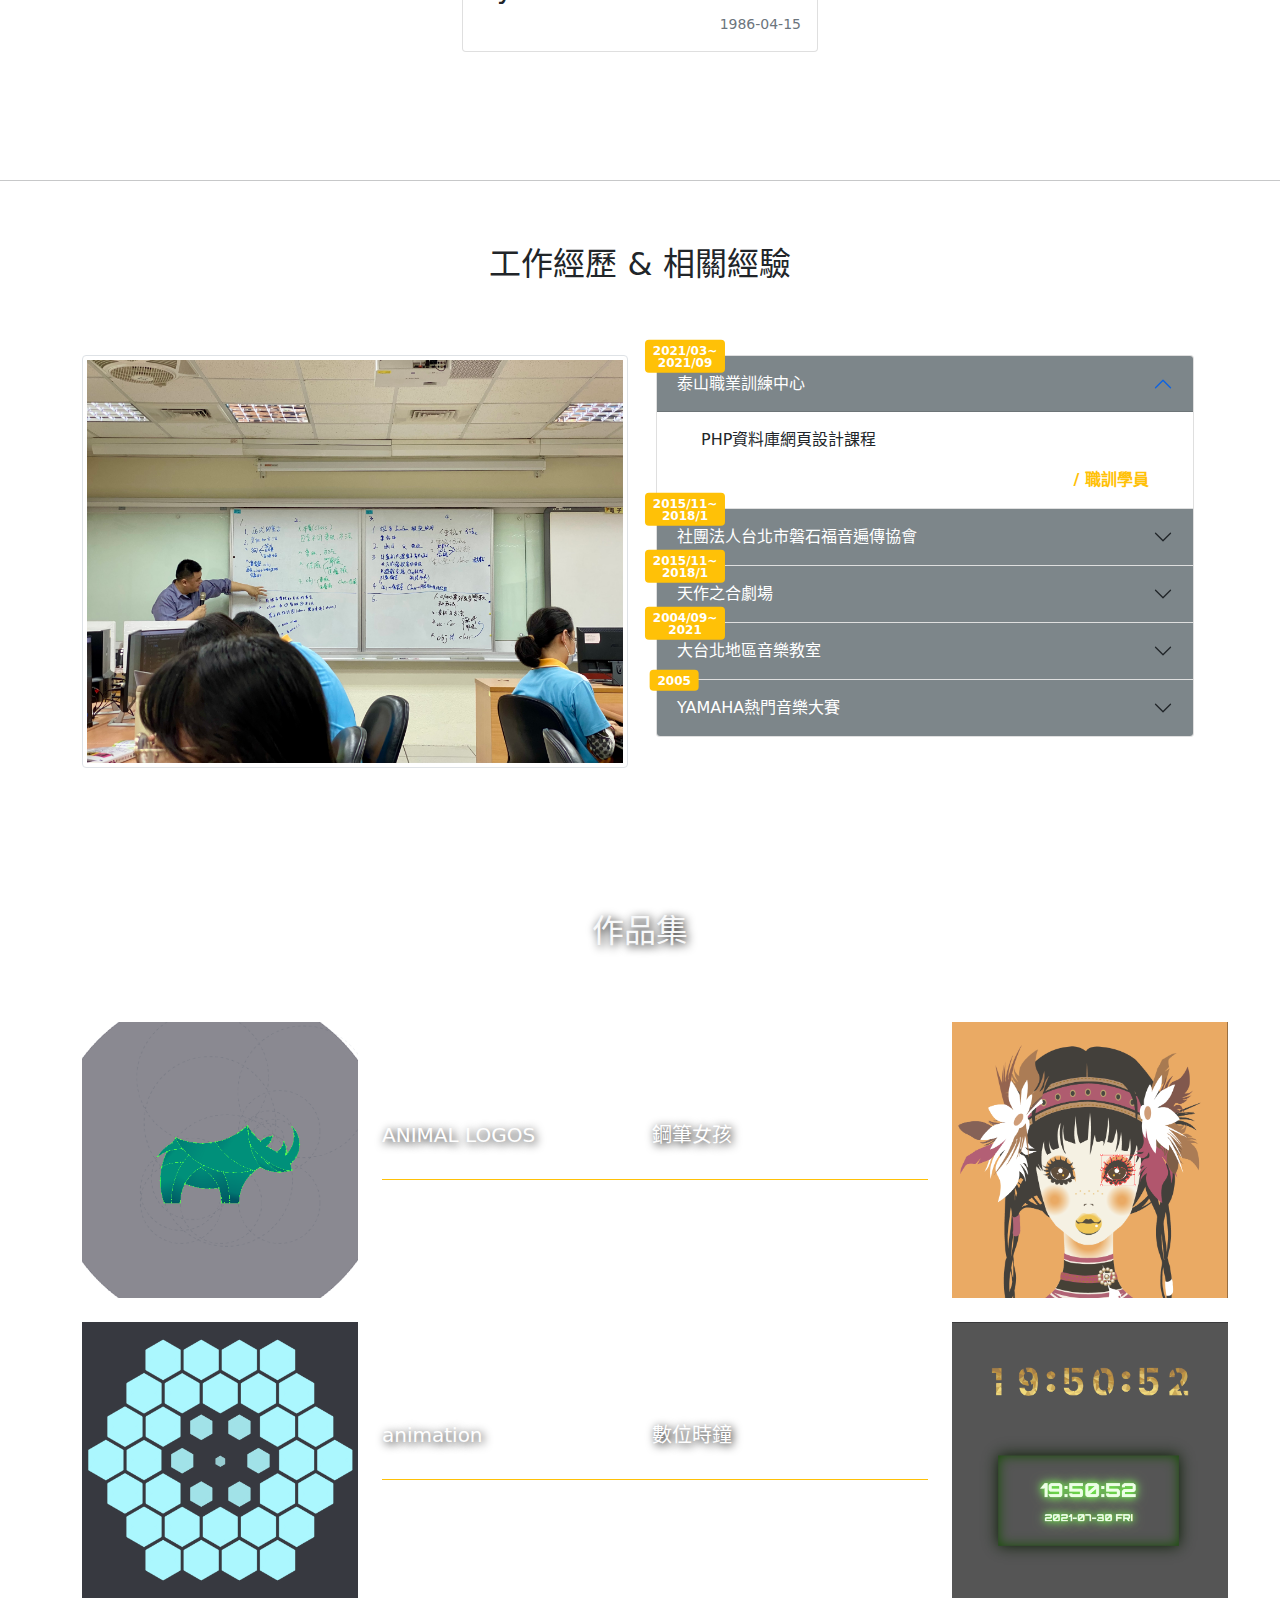
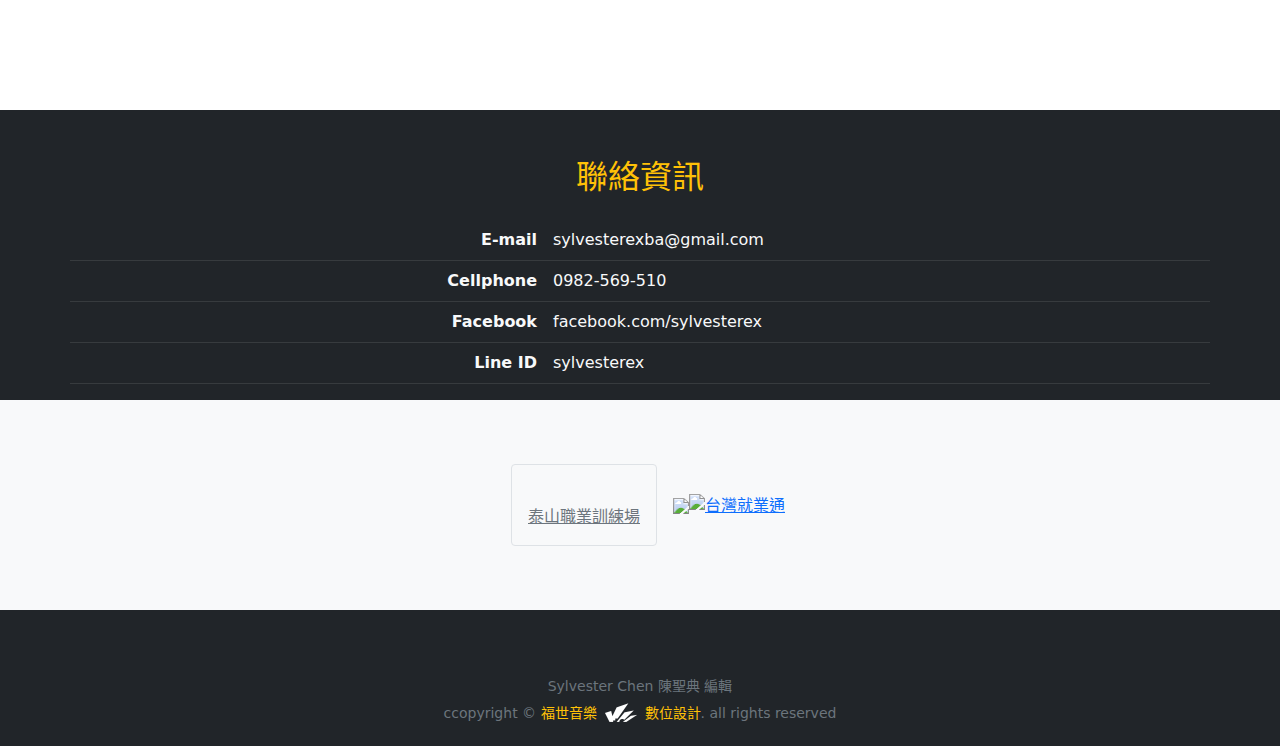
==== commit 188f6ecf: "作品圖片放大效果" ====
--- a/index.html
+++ b/index.html
@@ -448,7 +448,7 @@
     <article class="container py-5 text-white">
       <ul class="row gy-4 list-unstyled">
         <li class="col-12 col-lg-6">
-          <div class="row gy-4 align-items-center ">
+          <div class="row gy-4 align-items-center pic">
             <img class="col-sm-6" src="img/homeworkAi01.png">
             <div class="col-sm-6">
               <h5>ANIMAL LOGOS</h5>
@@ -457,7 +457,7 @@
           </div>
         </li>
         <li class="col-12 col-lg-6">
-          <div class="row gy-4 align-items-center">
+          <div class="row gy-4 align-items-center pic">
             <img class="col-sm-6" src="img/grilAi03.png">
             <div class="col-sm-6">
               <h5>鋼筆女孩</h5>
@@ -466,9 +466,9 @@
           </div>
         </li>
         <li class="col-12 col-lg-6">
-          <div class="row gy-4 align-items-center">
-            <a href="animation/animationWord.html" target="_blank">
-              <img class="col-sm-6" src="https://fakeimg.pl/400x400/">
+          <div class="row gy-4 align-items-center pic">
+            <a class="col-sm-6" href="animation/animationWord.html" target="_blank">
+              <img class="col-12" src="img/animation.png">
             </a>
             <div class="col-sm-6">
               <h5>animation</h5>
@@ -477,35 +477,17 @@
           </div>
         </li>
         <li class="col-12 col-lg-6">
-          <div class="row gy-4 align-items-center">
-            <a href="animation/animationWord.html" target="_blank">
-              <img class="col-sm-6" src="https://fakeimg.pl/400x400/">
-            </a>
+          <div class="row gy-4 align-items-center pic">
             <div class="col-sm-6">
               <h5>數位時鐘</h5>
               <p class="border-bottom border-warning pb-4"></p>
             </div>
+            <a class="col-sm-6" href="time/digiclock.html" target="_blank">
+              <img class="col-12" src="img/digitime.png">
+            </a>
           </div>
         </li>
-        <li class="col-12 col-lg-6">
-          <div class="row gy-4 align-items-center">
-            <img class="col-sm-6" src="https://fakeimg.pl/400x400/">
-            <div class="col-sm-6">
-              <h5>闖關小遊戲</h5>
-              <p class="border-bottom border-warning pb-4"></p>
-            </div>
-          </div>
-        </li>
-        <li class="col-12 col-lg-6">
-          <div class="row gy-4 align-items-center">
-            <img class="col-sm-6" src="https://fakeimg.pl/400x400/">
-            <div class="col-sm-6">
-              <h5>打地鼠</h5>
-              <p class="border-bottom border-warning pb-4"></p>
-            </div>
-          </div>
-        </li>
-      </ul>
+        </ul>
     </article>
   </section>
 
--- a/plugin/custom.css
+++ b/plugin/custom.css
@@ -102,6 +102,7 @@
 }
 
 /******************** sylFacility ********************/
+
 @media (min-width:992px) {
   #sylFacility li:nth-of-type(even) img {
     order: 1;
@@ -109,21 +110,16 @@
 }
 
 #sylFacility {
-  background: 
-  radial-gradient(circle, transparent 40%, #ccc 75%),
-  linear-gradient(to right, #999, #333 ),
-  url("../img/sylvesterChen.jpg");
-
+  background: radial-gradient(circle, transparent 40%, #ccc 75%), linear-gradient(to right, #999, #333), url("../img/sylvesterChen.jpg");
   background-blend-mode: multiply, screen;
-
   background-size: cover;
   background-position: center;
   background-attachment: fixed;
-
   text-shadow: 2px 2px 10px black;
 }
 
 /******************** sylExp ********************/
+
 #sylExp .accordion-button:not(.collapse) {
   background: #7d868a;
   color: white !important;
@@ -135,11 +131,27 @@
 }
 
 /* sylTrans */
+
 #sylTrans iframe {
-  filter: grayscale(70%) brightness(50%); 
+  filter: grayscale(70%) brightness(50%);
 }
 
-.logo{
+.logo {
   width: 2rem;
   margin: 0 0.5rem;
+}
+
+.pic {
+  width: 600px;
+  /* height: 400px; */
+  overflow: hidden;
+}
+
+.pic img {
+  transform: scale(1, 1);
+  transition: all 1s ease-out;
+}
+
+.pic img:hover {
+  transform: scale(1.2, 1.2);
 }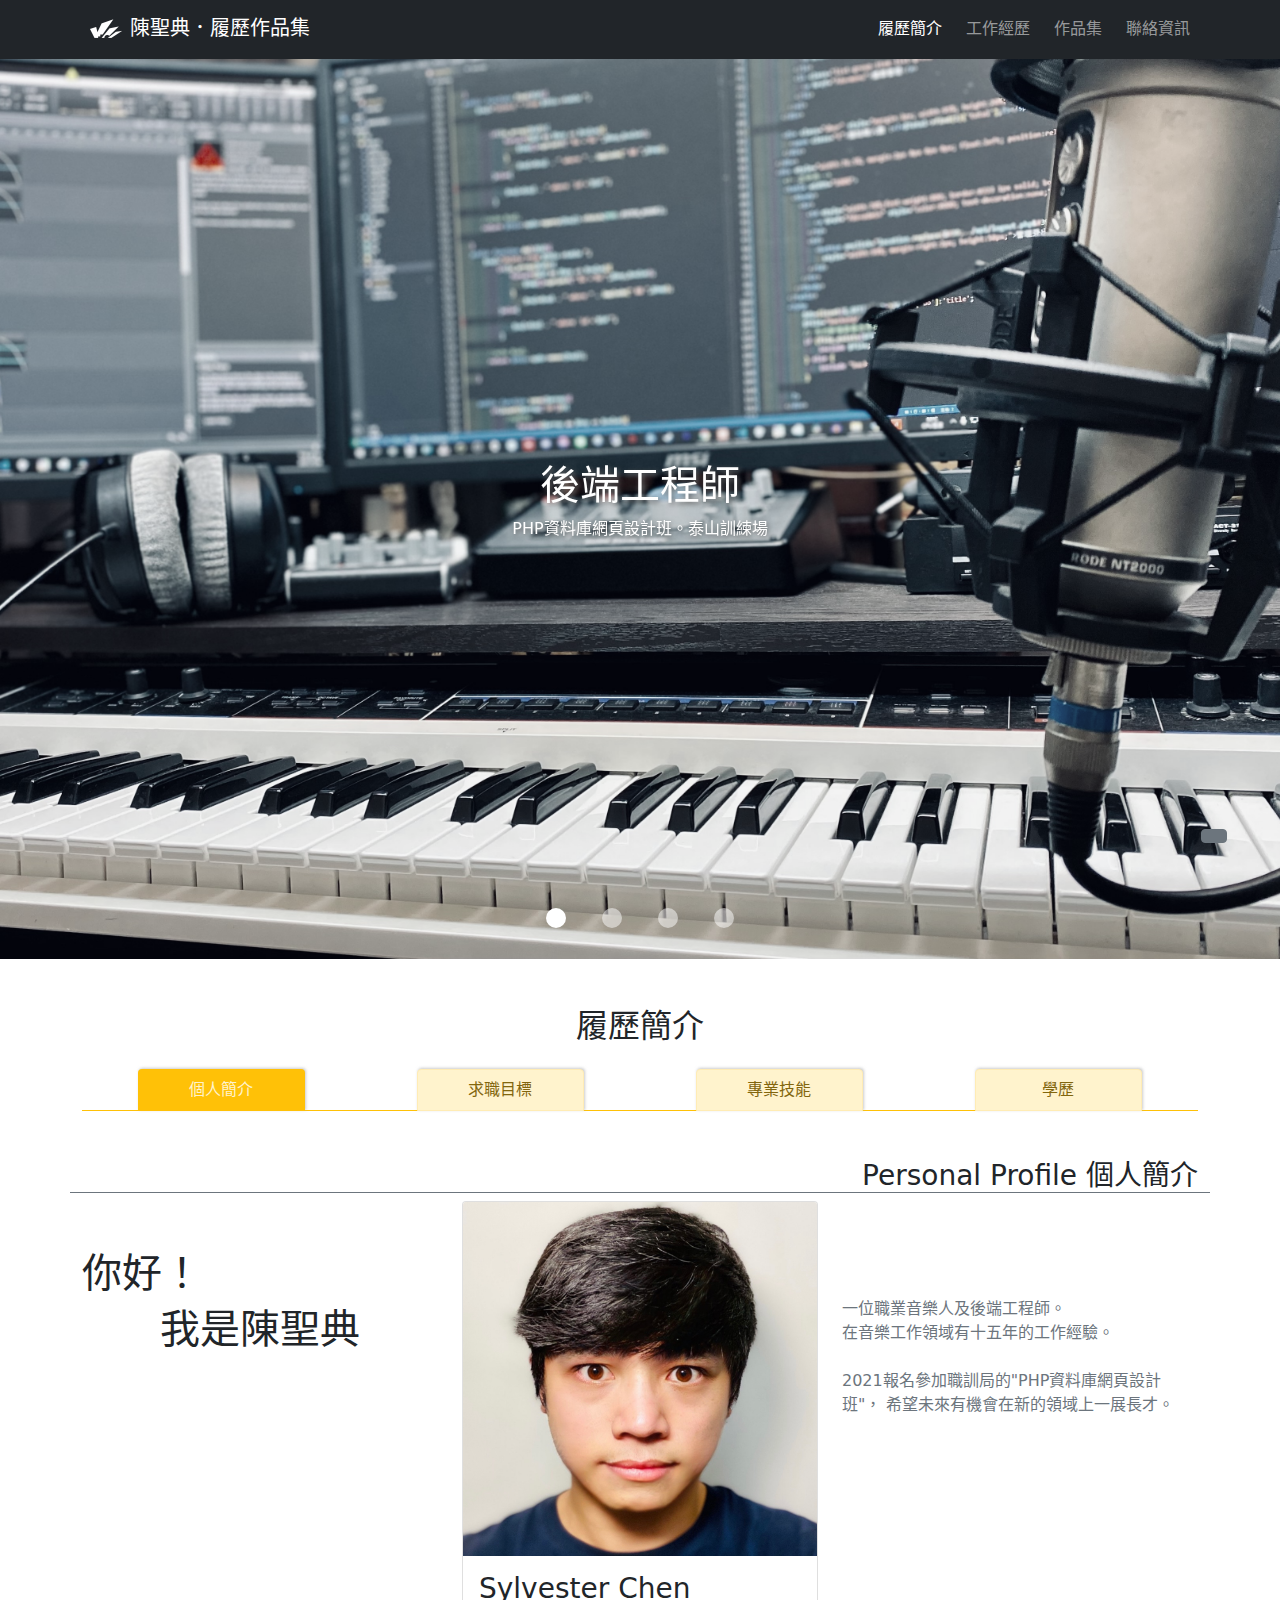
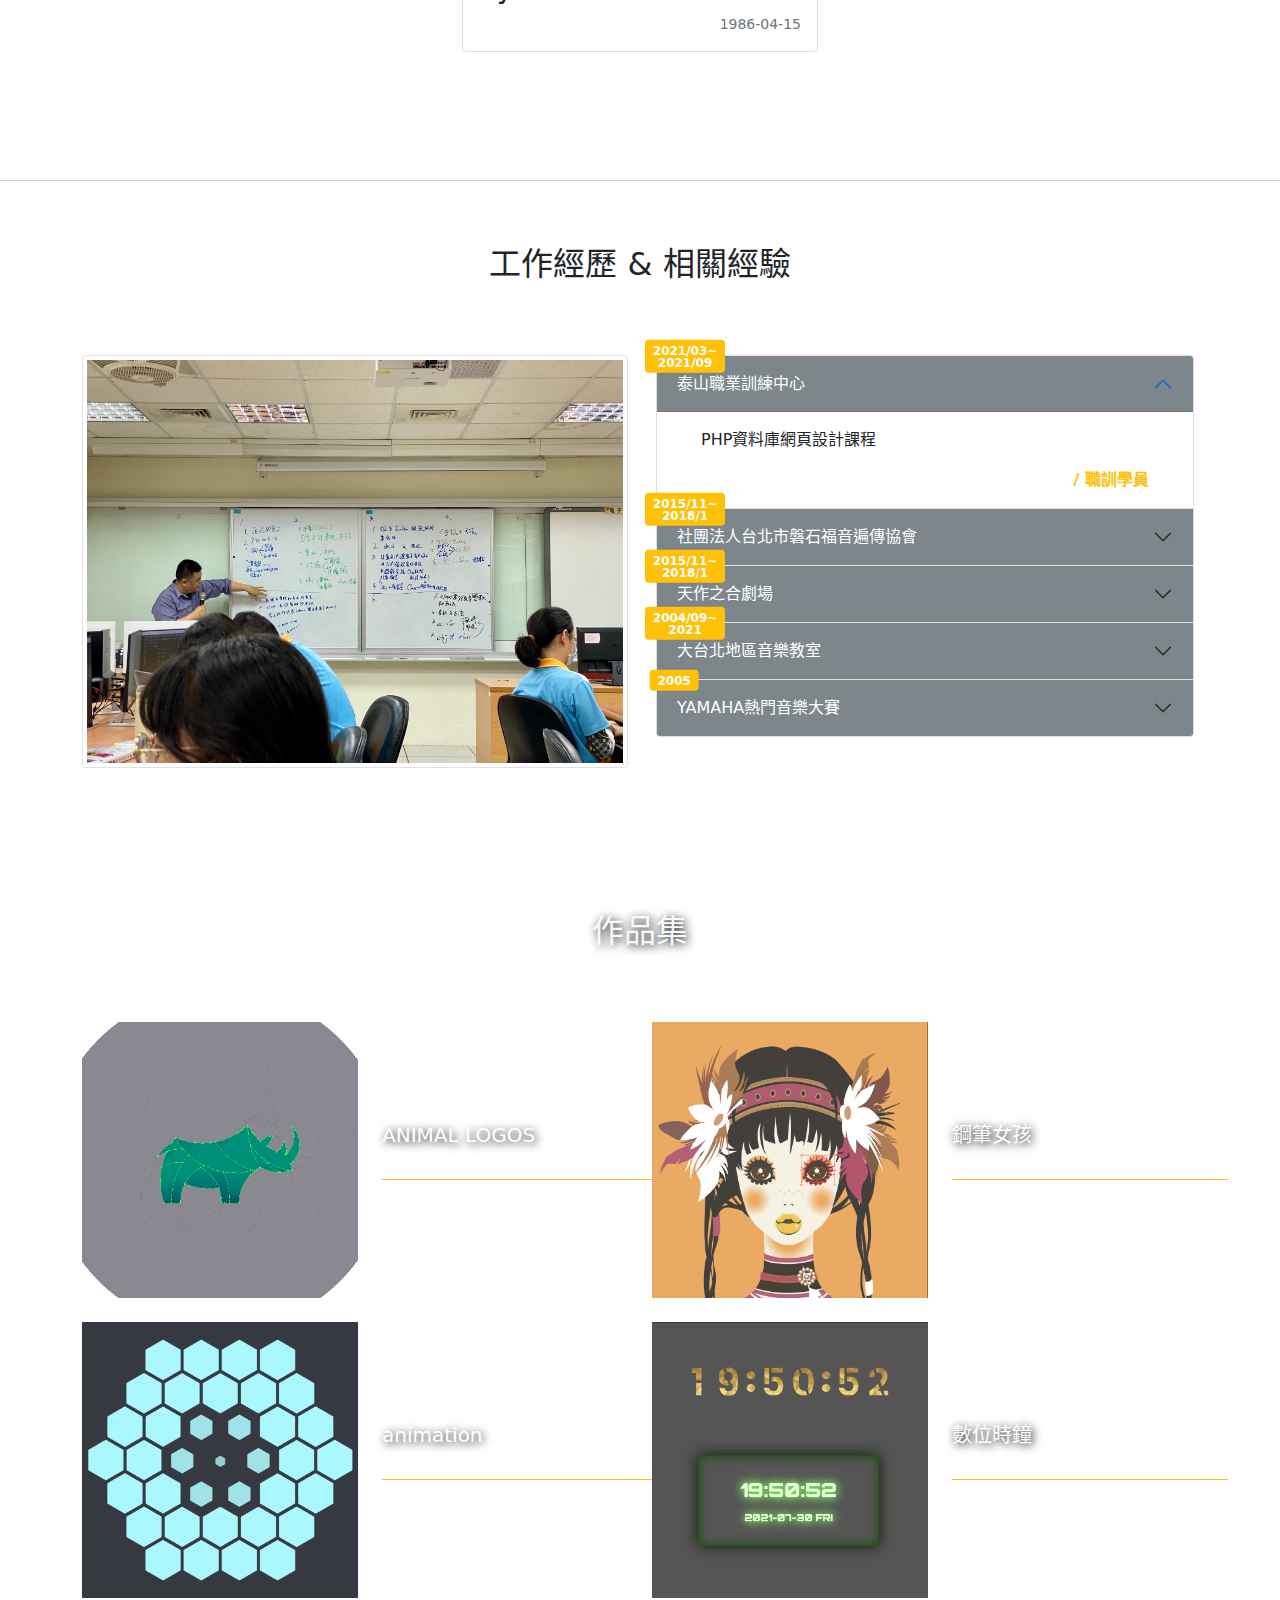
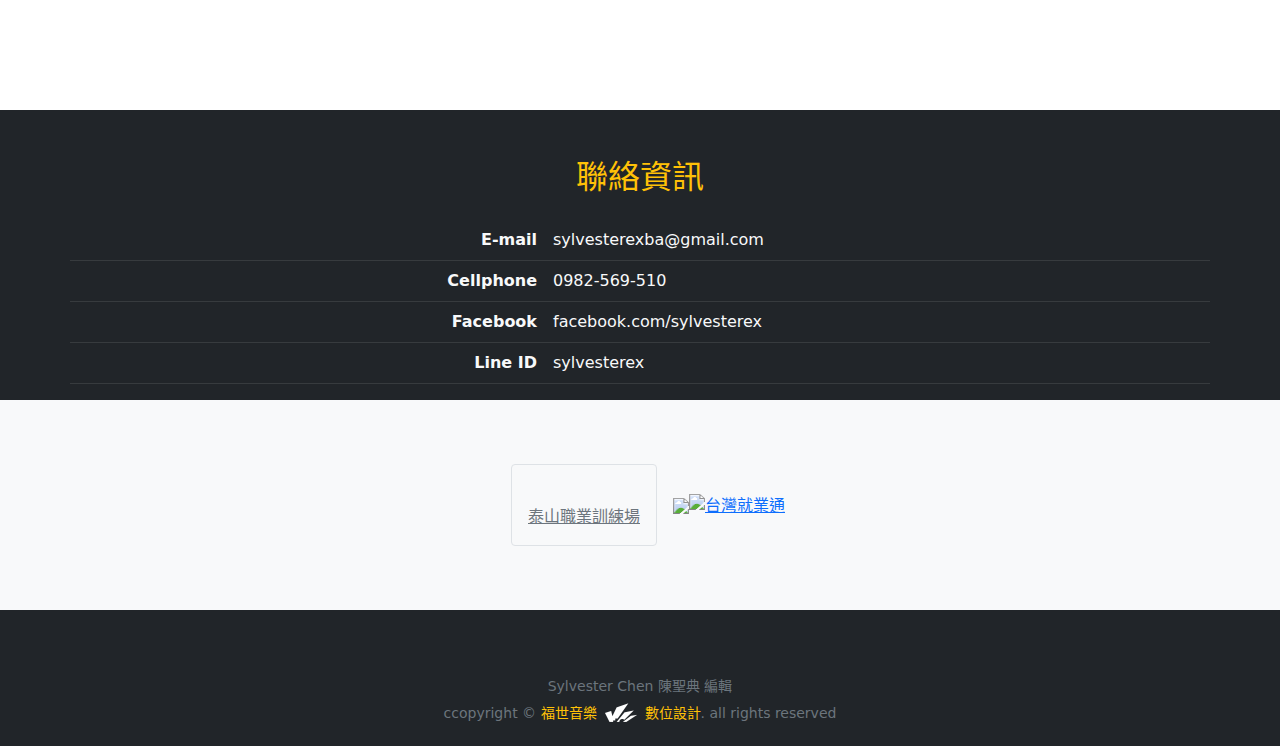
==== commit f3480e4e: "作品連結更新" ====
--- a/index.html
+++ b/index.html
@@ -449,7 +449,9 @@
       <ul class="row gy-4 list-unstyled">
         <li class="col-12 col-lg-6">
           <div class="row gy-4 align-items-center pic">
-            <img class="col-sm-6" src="img/homeworkAi01.png">
+            <a class="col-sm-6" href="img/homeworkAi01.png" target="_blank">
+              <img class="col-12" src="img/homeworkAi01.png">
+            </a>
             <div class="col-sm-6">
               <h5>ANIMAL LOGOS</h5>
               <p class="border-bottom border-warning pb-4"></p>
@@ -458,7 +460,9 @@
         </li>
         <li class="col-12 col-lg-6">
           <div class="row gy-4 align-items-center pic">
-            <img class="col-sm-6" src="img/grilAi03.png">
+            <a class="col-sm-6" href="img/grilAi03.png" target="_blank">
+              <img class="col-12" src="img/grilAi03.png">
+            </a>
             <div class="col-sm-6">
               <h5>鋼筆女孩</h5>
               <p class="border-bottom border-warning pb-4"></p>
@@ -478,16 +482,16 @@
         </li>
         <li class="col-12 col-lg-6">
           <div class="row gy-4 align-items-center pic">
+            <a class="col-sm-6" href="time/digiclock.html" target="_blank">
+              <img class="col-12" src="img/digitime.png">
+            </a>
             <div class="col-sm-6">
               <h5>數位時鐘</h5>
               <p class="border-bottom border-warning pb-4"></p>
             </div>
-            <a class="col-sm-6" href="time/digiclock.html" target="_blank">
-              <img class="col-12" src="img/digitime.png">
-            </a>
           </div>
         </li>
-        </ul>
+      </ul>
     </article>
   </section>
 
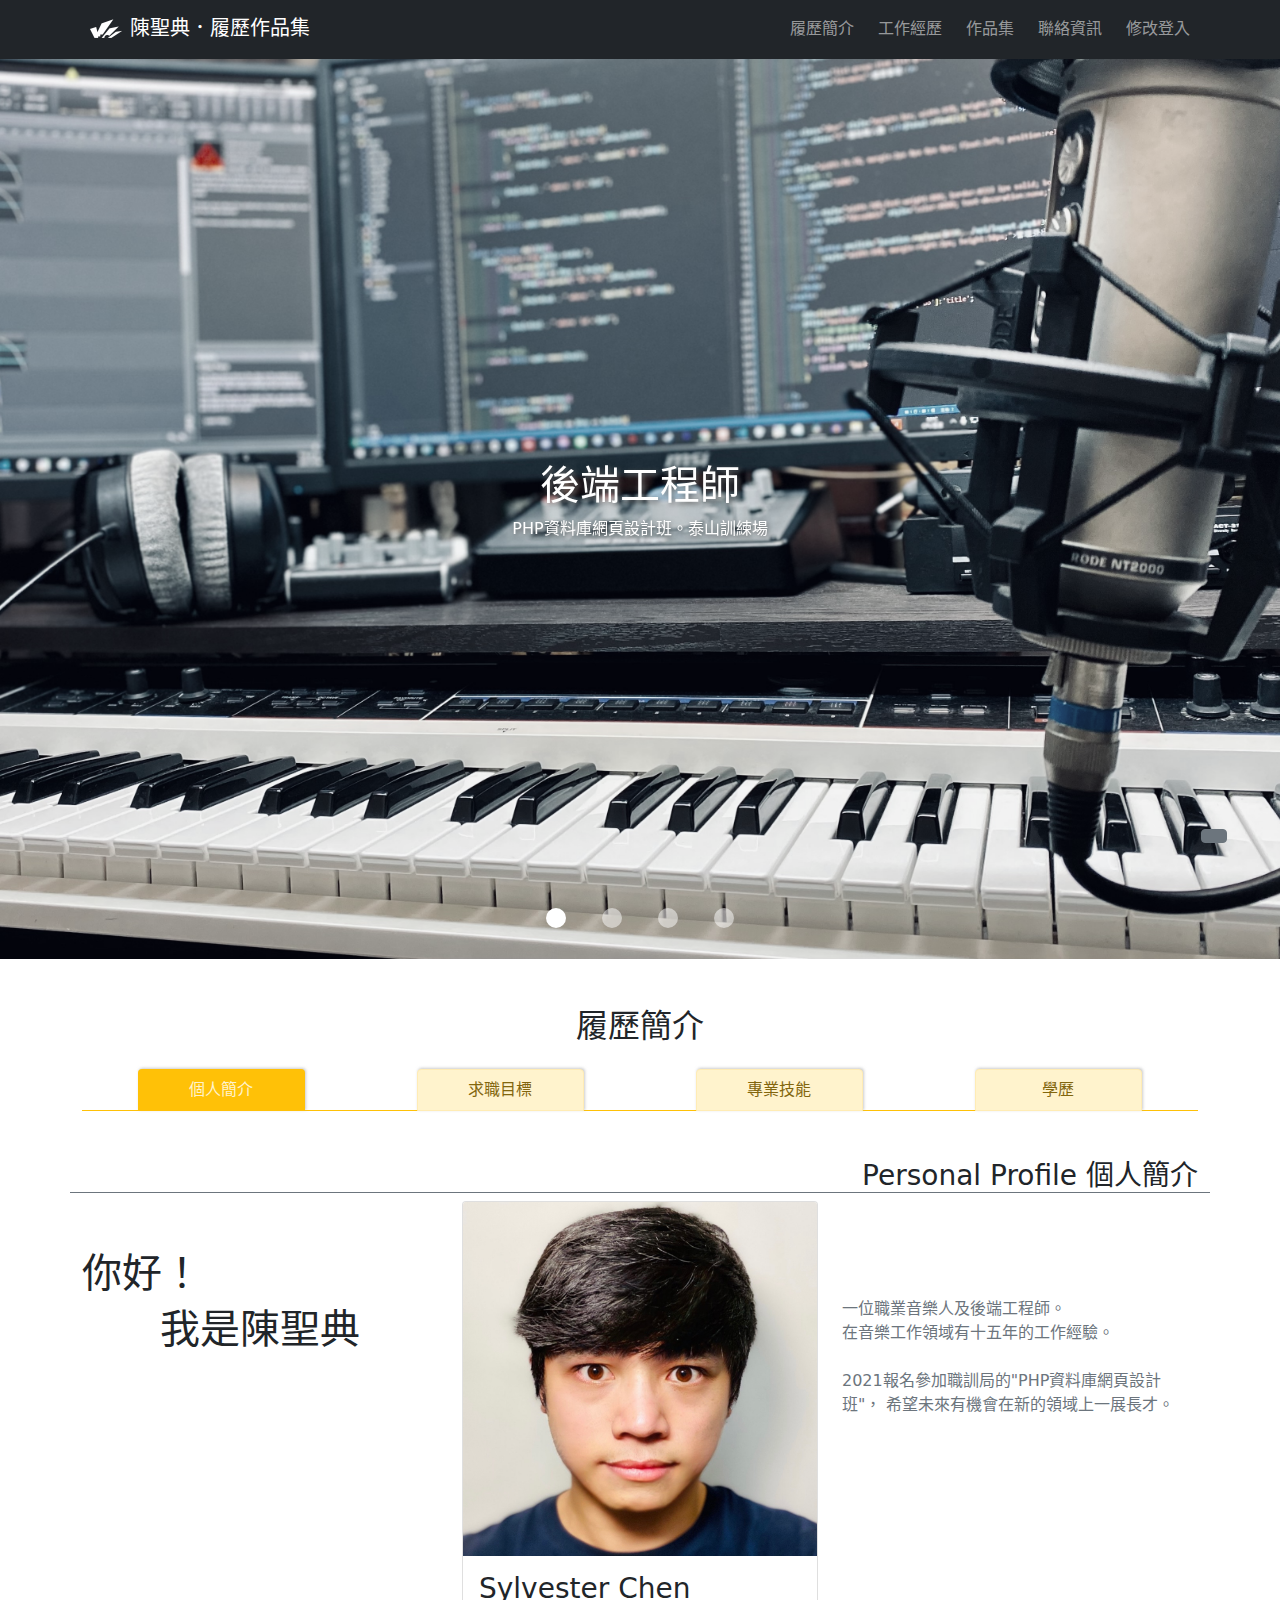
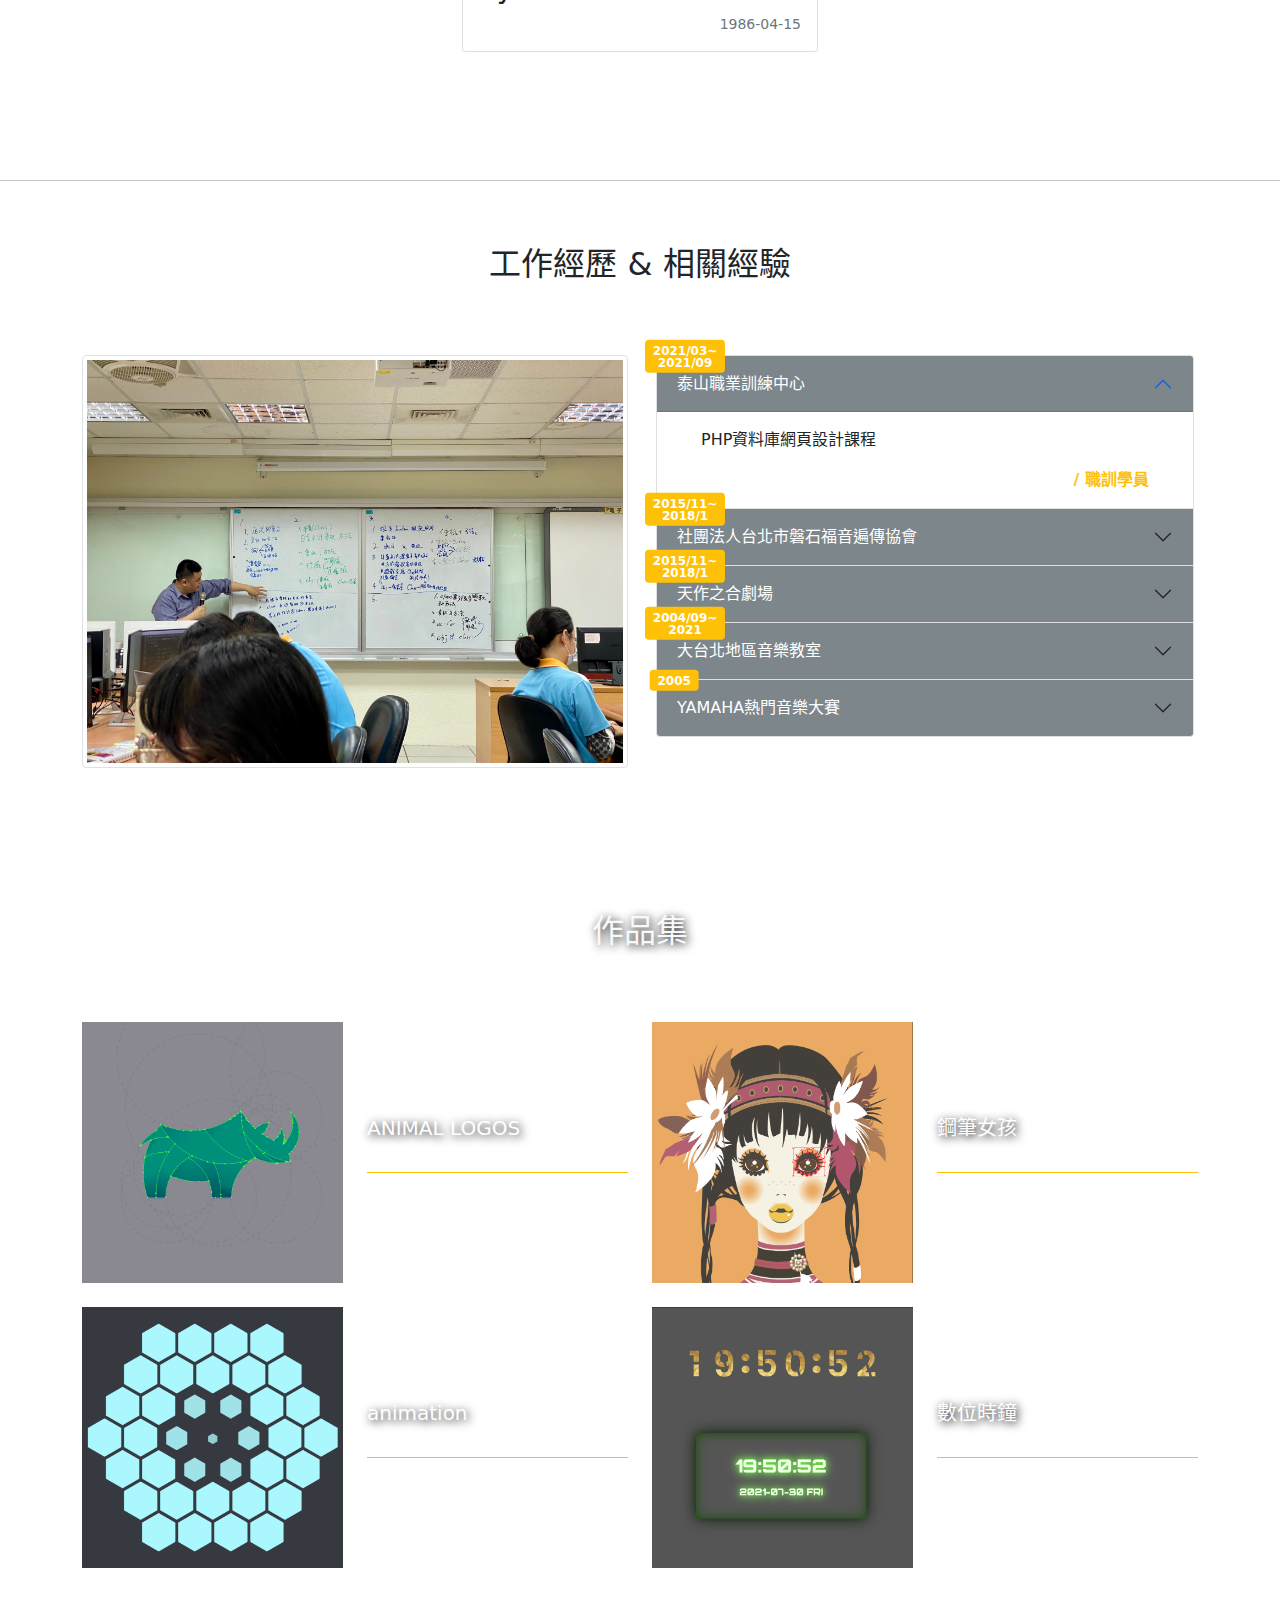
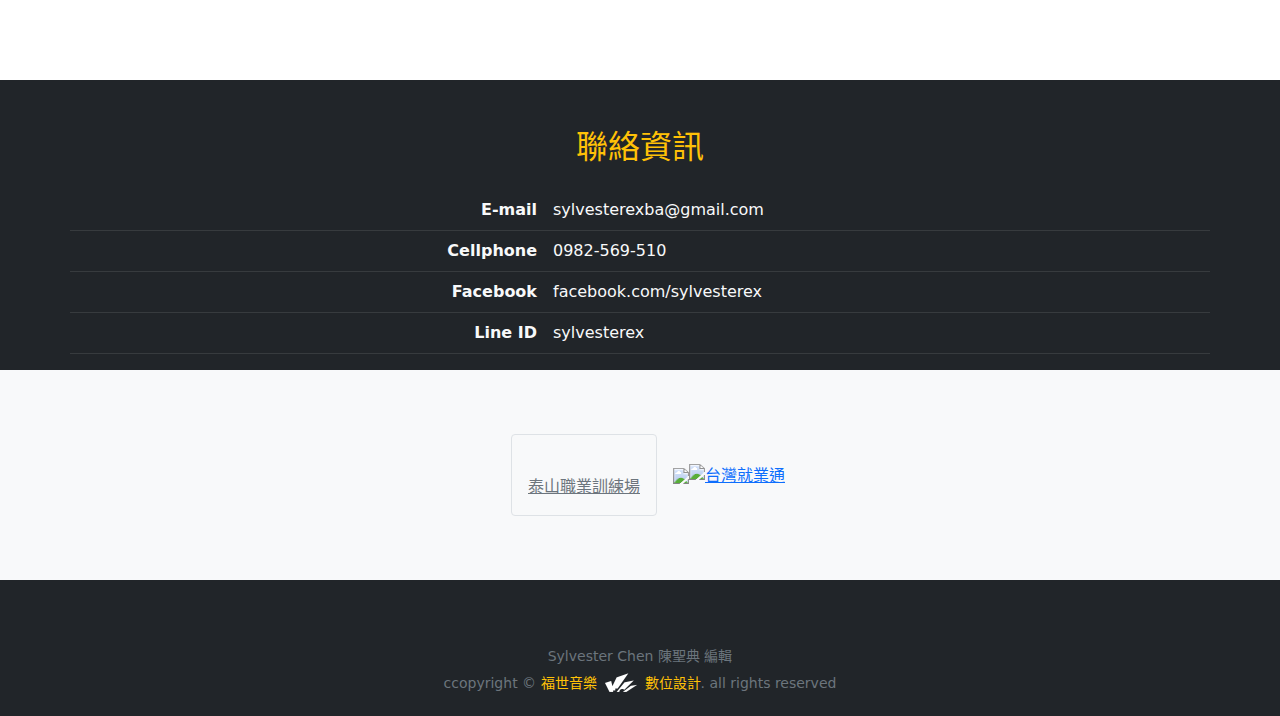
==== commit e67b203b: "完成login頁面" ====
--- a/index.html
+++ b/index.html
@@ -32,7 +32,7 @@
       <div class="collapse navbar-collapse" id="sylNav">
         <ul class="navbar-nav ms-auto mb-2 mb-lg-0">
           <li class="nav-item">
-            <a class="nav-link active" href="#sylIntro"><i class="fas fa-address-card me-2"></i>履歷簡介</a>
+            <a class="nav-link" href="#sylIntro"><i class="fas fa-address-card me-2"></i>履歷簡介</a>
           </li>
           <li class="nav-item">
             <a class="nav-link" href="#sylExp"><i class="fas fa-guitar me-2"></i>工作經歷</a>
@@ -42,6 +42,9 @@
           </li>
           <li class="nav-item">
             <a class="nav-link" href="#sylContact"><i class="fas fa-fw fa-envelope me-2"></i>聯絡資訊</a>
+          </li>
+          <li class="nav-item">
+            <a class="nav-link" href="login.html"><i class="fas fa-sliders-h me-2"></i>修改登入</a>
           </li>
         </ul>
       </div>
--- a/plugin/custom.css
+++ b/plugin/custom.css
@@ -142,8 +142,6 @@
 }
 
 .pic {
-  width: 600px;
-  /* height: 400px; */
   overflow: hidden;
 }
 
